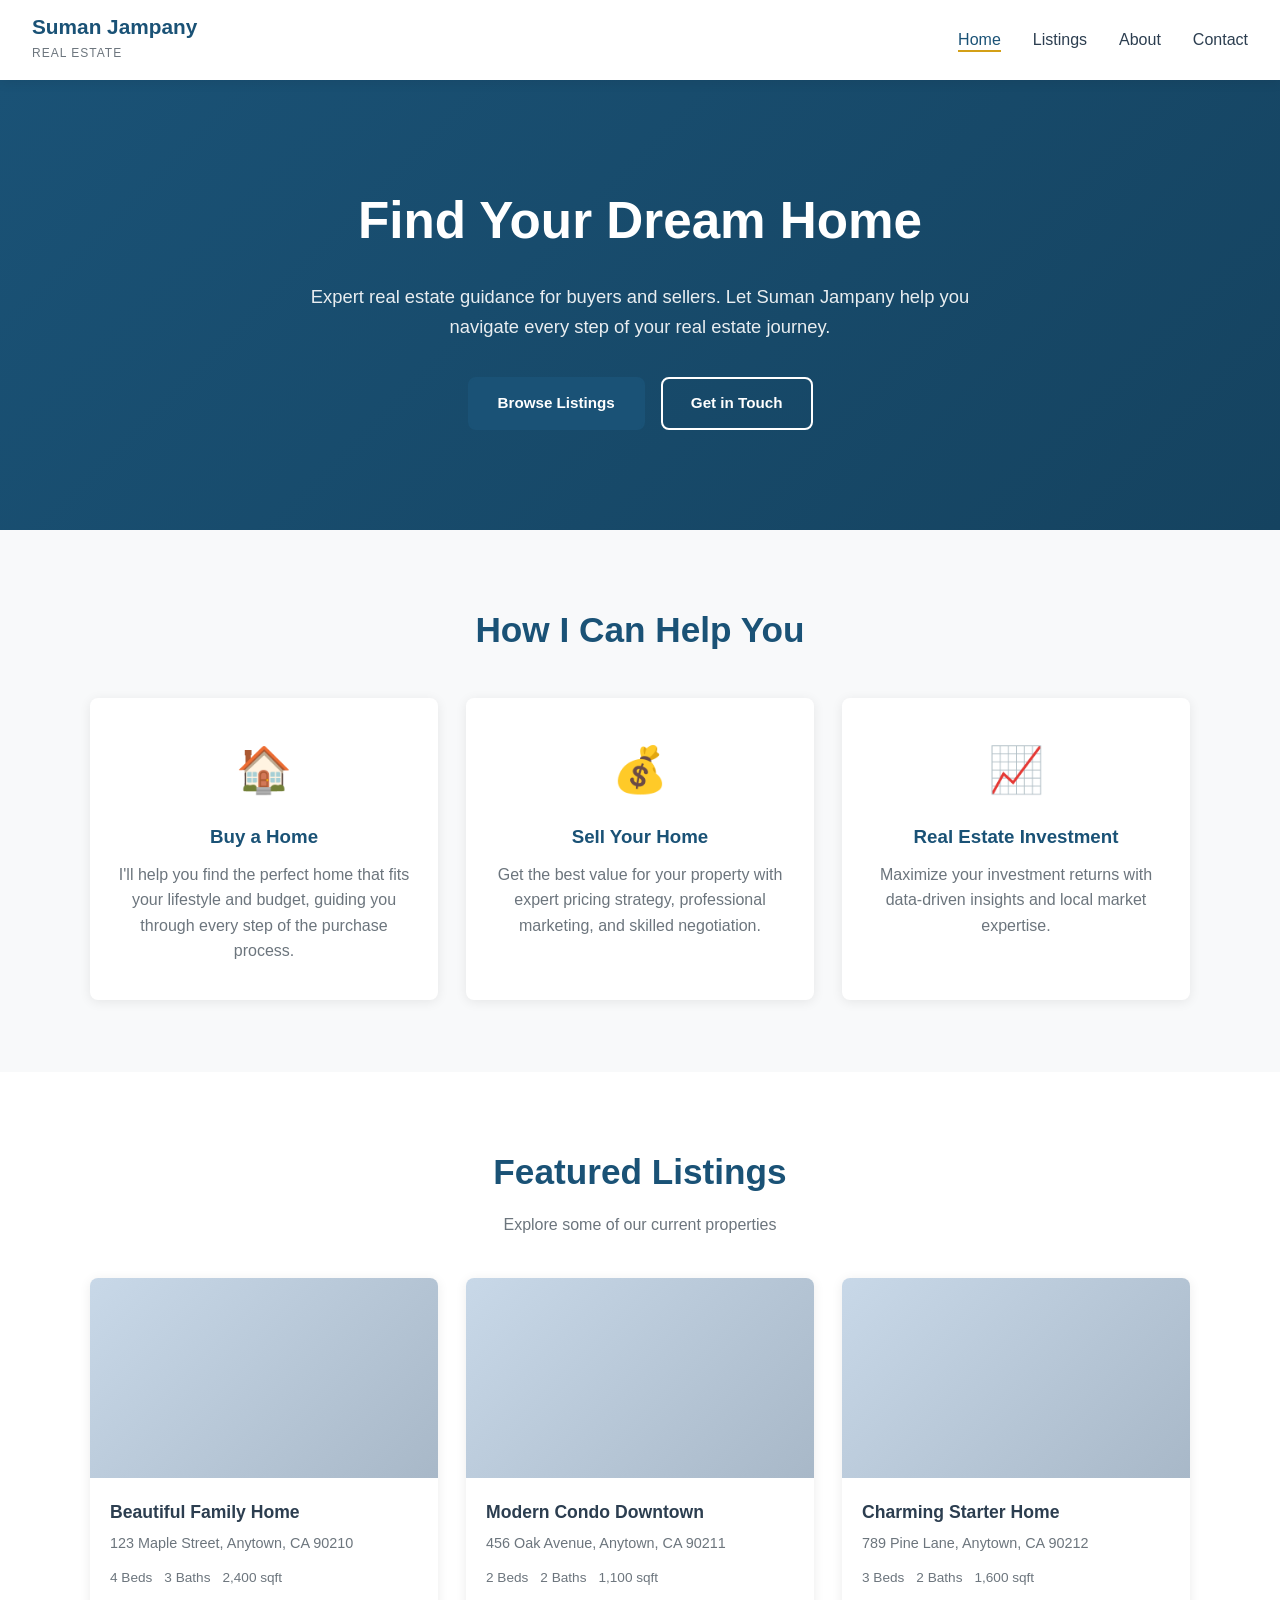
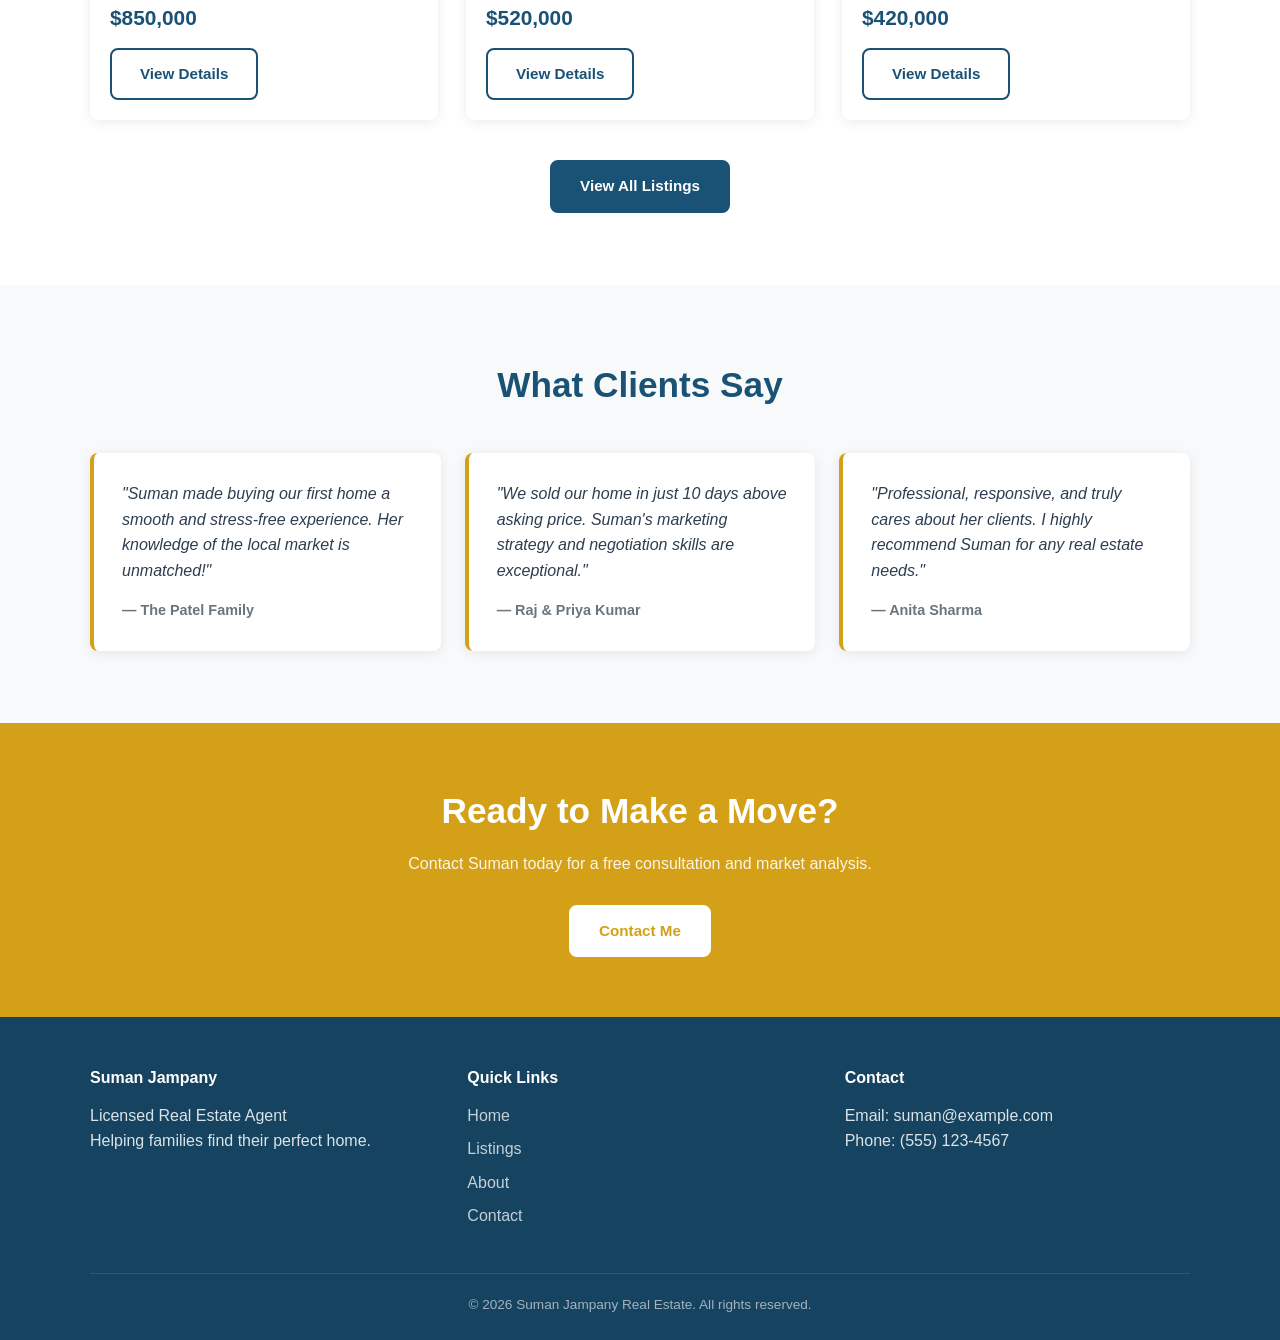
==== index.html @ 71ce9a0b "Initialize Suman Jampany real estate website Four-page responsive site (home, listings, about, conta" ====
<!DOCTYPE html>
<html lang="en">
<head>
  <meta charset="UTF-8">
  <meta name="viewport" content="width=device-width, initial-scale=1.0">
  <meta name="description" content="Suman Jampany - Licensed Real Estate Agent. Find your dream home with expert guidance in buying, selling, and investing in real estate.">
  <meta name="keywords" content="Suman Jampany, real estate agent, homes for sale, buy home, sell home">
  <title>Suman Jampany - Real Estate Agent</title>
  <link rel="stylesheet" href="css/styles.css">
</head>
<body>
  <header>
    <nav class="navbar">
      <div class="logo">
        <a href="index.html">Suman Jampany</a>
        <span>Real Estate</span>
      </div>
      <button class="nav-toggle" aria-label="Toggle navigation">&#9776;</button>
      <ul class="nav-links">
        <li><a href="index.html" class="active">Home</a></li>
        <li><a href="listings.html">Listings</a></li>
        <li><a href="about.html">About</a></li>
        <li><a href="contact.html">Contact</a></li>
      </ul>
    </nav>
  </header>

  <main>
    <section class="hero">
      <div class="hero-content">
        <h1>Find Your Dream Home</h1>
        <p>Expert real estate guidance for buyers and sellers. Let Suman Jampany help you navigate every step of your real estate journey.</p>
        <div class="hero-buttons">
          <a href="listings.html" class="btn btn-primary">Browse Listings</a>
          <a href="contact.html" class="btn btn-secondary">Get in Touch</a>
        </div>
      </div>
    </section>

    <section class="services">
      <div class="container">
        <h2>How I Can Help You</h2>
        <div class="services-grid">
          <div class="service-card">
            <div class="service-icon">&#127968;</div>
            <h3>Buy a Home</h3>
            <p>I'll help you find the perfect home that fits your lifestyle and budget, guiding you through every step of the purchase process.</p>
          </div>
          <div class="service-card">
            <div class="service-icon">&#128176;</div>
            <h3>Sell Your Home</h3>
            <p>Get the best value for your property with expert pricing strategy, professional marketing, and skilled negotiation.</p>
          </div>
          <div class="service-card">
            <div class="service-icon">&#128200;</div>
            <h3>Real Estate Investment</h3>
            <p>Maximize your investment returns with data-driven insights and local market expertise.</p>
          </div>
        </div>
      </div>
    </section>

    <section class="featured-listings">
      <div class="container">
        <h2>Featured Listings</h2>
        <p class="section-subtitle">Explore some of our current properties</p>
        <div class="listings-grid" id="featuredListings">
          <div class="listing-card">
            <div class="listing-image placeholder-img"></div>
            <div class="listing-info">
              <h3>Beautiful Family Home</h3>
              <p class="listing-address">123 Maple Street, Anytown, CA 90210</p>
              <div class="listing-details">
                <span>4 Beds</span>
                <span>3 Baths</span>
                <span>2,400 sqft</span>
              </div>
              <p class="listing-price">$850,000</p>
              <a href="listings.html" class="btn btn-outline">View Details</a>
            </div>
          </div>
          <div class="listing-card">
            <div class="listing-image placeholder-img"></div>
            <div class="listing-info">
              <h3>Modern Condo Downtown</h3>
              <p class="listing-address">456 Oak Avenue, Anytown, CA 90211</p>
              <div class="listing-details">
                <span>2 Beds</span>
                <span>2 Baths</span>
                <span>1,100 sqft</span>
              </div>
              <p class="listing-price">$520,000</p>
              <a href="listings.html" class="btn btn-outline">View Details</a>
            </div>
          </div>
          <div class="listing-card">
            <div class="listing-image placeholder-img"></div>
            <div class="listing-info">
              <h3>Charming Starter Home</h3>
              <p class="listing-address">789 Pine Lane, Anytown, CA 90212</p>
              <div class="listing-details">
                <span>3 Beds</span>
                <span>2 Baths</span>
                <span>1,600 sqft</span>
              </div>
              <p class="listing-price">$420,000</p>
              <a href="listings.html" class="btn btn-outline">View Details</a>
            </div>
          </div>
        </div>
        <div class="section-cta">
          <a href="listings.html" class="btn btn-primary">View All Listings</a>
        </div>
      </div>
    </section>

    <section class="testimonials">
      <div class="container">
        <h2>What Clients Say</h2>
        <div class="testimonials-grid">
          <div class="testimonial-card">
            <p>"Suman made buying our first home a smooth and stress-free experience. Her knowledge of the local market is unmatched!"</p>
            <cite>— The Patel Family</cite>
          </div>
          <div class="testimonial-card">
            <p>"We sold our home in just 10 days above asking price. Suman's marketing strategy and negotiation skills are exceptional."</p>
            <cite>— Raj &amp; Priya Kumar</cite>
          </div>
          <div class="testimonial-card">
            <p>"Professional, responsive, and truly cares about her clients. I highly recommend Suman for any real estate needs."</p>
            <cite>— Anita Sharma</cite>
          </div>
        </div>
      </div>
    </section>

    <section class="cta-banner">
      <div class="container">
        <h2>Ready to Make a Move?</h2>
        <p>Contact Suman today for a free consultation and market analysis.</p>
        <a href="contact.html" class="btn btn-primary">Contact Me</a>
      </div>
    </section>
  </main>

  <footer>
    <div class="container">
      <div class="footer-grid">
        <div class="footer-col">
          <h4>Suman Jampany</h4>
          <p>Licensed Real Estate Agent<br>Helping families find their perfect home.</p>
        </div>
        <div class="footer-col">
          <h4>Quick Links</h4>
          <ul>
            <li><a href="index.html">Home</a></li>
            <li><a href="listings.html">Listings</a></li>
            <li><a href="about.html">About</a></li>
            <li><a href="contact.html">Contact</a></li>
          </ul>
        </div>
        <div class="footer-col">
          <h4>Contact</h4>
          <p>Email: suman@example.com<br>Phone: (555) 123-4567</p>
        </div>
      </div>
      <p class="footer-bottom">&copy; 2026 Suman Jampany Real Estate. All rights reserved.</p>
    </div>
  </footer>

  <script src="js/scripts.js"></script>
</body>
</html>
---- css/styles.css ----
/* ── Reset & Base ── */
*, *::before, *::after { box-sizing: border-box; margin: 0; padding: 0; }

:root {
  --primary: #1a5276;
  --primary-dark: #154360;
  --accent: #d4a017;
  --text: #2c3e50;
  --text-light: #6c757d;
  --bg-light: #f8f9fa;
  --white: #ffffff;
  --border: #dee2e6;
  --shadow: 0 2px 12px rgba(0,0,0,0.08);
  --radius: 8px;
  --transition: 0.25s ease;
}

html { scroll-behavior: smooth; }

body {
  font-family: 'Segoe UI', Arial, sans-serif;
  color: var(--text);
  line-height: 1.6;
  font-size: 16px;
}

a { color: var(--primary); text-decoration: none; transition: color var(--transition); }
a:hover { color: var(--accent); }

img { max-width: 100%; display: block; }

ul { list-style: none; }

.container {
  max-width: 1140px;
  margin: 0 auto;
  padding: 0 20px;
}

/* ── Buttons ── */
.btn {
  display: inline-block;
  padding: 12px 28px;
  border-radius: var(--radius);
  font-weight: 600;
  font-size: 0.95rem;
  cursor: pointer;
  transition: background var(--transition), color var(--transition), border-color var(--transition);
  border: 2px solid transparent;
}
.btn-primary { background: var(--primary); color: var(--white); border-color: var(--primary); }
.btn-primary:hover { background: var(--primary-dark); border-color: var(--primary-dark); color: var(--white); }
.btn-secondary { background: transparent; color: var(--white); border-color: var(--white); }
.btn-secondary:hover { background: var(--white); color: var(--primary); }
.btn-outline { background: transparent; color: var(--primary); border-color: var(--primary); }
.btn-outline:hover { background: var(--primary); color: var(--white); }

/* ── Navbar ── */
.navbar {
  display: flex;
  align-items: center;
  justify-content: space-between;
  padding: 16px 32px;
  background: var(--white);
  box-shadow: var(--shadow);
  position: sticky;
  top: 0;
  z-index: 100;
}

.logo a {
  font-size: 1.3rem;
  font-weight: 700;
  color: var(--primary);
  display: block;
  line-height: 1.1;
}
.logo span {
  font-size: 0.75rem;
  color: var(--text-light);
  letter-spacing: 1px;
  text-transform: uppercase;
}

.nav-links {
  display: flex;
  gap: 32px;
}
.nav-links a {
  color: var(--text);
  font-weight: 500;
  padding-bottom: 2px;
  border-bottom: 2px solid transparent;
}
.nav-links a:hover,
.nav-links a.active {
  color: var(--primary);
  border-bottom-color: var(--accent);
}

.nav-toggle {
  display: none;
  background: none;
  border: none;
  font-size: 1.5rem;
  cursor: pointer;
  color: var(--primary);
}

/* ── Hero ── */
.hero {
  background: linear-gradient(135deg, var(--primary) 0%, var(--primary-dark) 100%);
  color: var(--white);
  padding: 100px 32px;
  text-align: center;
}
.hero-content { max-width: 680px; margin: 0 auto; }
.hero h1 { font-size: clamp(2rem, 5vw, 3.2rem); font-weight: 700; margin-bottom: 20px; }
.hero p { font-size: 1.15rem; margin-bottom: 36px; opacity: 0.9; }
.hero-buttons { display: flex; gap: 16px; justify-content: center; flex-wrap: wrap; }

/* ── Page hero (inner pages) ── */
.page-hero {
  background: linear-gradient(135deg, var(--primary) 0%, var(--primary-dark) 100%);
  color: var(--white);
  padding: 60px 32px;
  text-align: center;
}
.page-hero h1 { font-size: clamp(1.8rem, 4vw, 2.6rem); margin-bottom: 10px; }
.page-hero p { opacity: 0.88; font-size: 1.05rem; }

/* ── Sections ── */
section { padding: 72px 0; }
section h2 {
  font-size: clamp(1.6rem, 3vw, 2.2rem);
  text-align: center;
  margin-bottom: 12px;
  color: var(--primary);
}
.section-subtitle { text-align: center; color: var(--text-light); margin-bottom: 40px; }
.section-cta { text-align: center; margin-top: 40px; }

/* ── Services ── */
.services { background: var(--bg-light); }
.services-grid {
  display: grid;
  grid-template-columns: repeat(auto-fit, minmax(240px, 1fr));
  gap: 28px;
  margin-top: 40px;
}
.service-card {
  background: var(--white);
  border-radius: var(--radius);
  padding: 36px 28px;
  text-align: center;
  box-shadow: var(--shadow);
  transition: transform var(--transition);
}
.service-card:hover { transform: translateY(-4px); }
.service-icon { font-size: 2.8rem; margin-bottom: 16px; }
.service-card h3 { margin-bottom: 10px; color: var(--primary); }
.service-card p { color: var(--text-light); }

/* ── Listings ── */
.listings-grid {
  display: grid;
  grid-template-columns: repeat(auto-fill, minmax(300px, 1fr));
  gap: 28px;
  margin-top: 40px;
}
.listing-card {
  background: var(--white);
  border-radius: var(--radius);
  overflow: hidden;
  box-shadow: var(--shadow);
  transition: transform var(--transition);
}
.listing-card:hover { transform: translateY(-4px); }
.listing-image { height: 200px; background: #c8d8e8; }
.placeholder-img { background: linear-gradient(135deg, #c8d8e8, #a8b8c8); }
.listing-info { padding: 20px; }
.listing-info h3 { margin-bottom: 6px; font-size: 1.1rem; }
.listing-address { color: var(--text-light); font-size: 0.9rem; margin-bottom: 12px; }
.listing-details {
  display: flex;
  gap: 12px;
  font-size: 0.85rem;
  color: var(--text-light);
  margin-bottom: 12px;
}
.listing-price {
  font-size: 1.3rem;
  font-weight: 700;
  color: var(--primary);
  margin-bottom: 14px;
}

/* ── Listings page filters ── */
.listings-section { background: var(--bg-light); }
.listings-filters {
  display: flex;
  gap: 14px;
  flex-wrap: wrap;
  margin-bottom: 8px;
}
.listings-filters select {
  padding: 10px 14px;
  border: 1px solid var(--border);
  border-radius: var(--radius);
  font-size: 0.95rem;
  background: var(--white);
  color: var(--text);
  flex: 1;
  min-width: 140px;
}

/* ── Testimonials ── */
.testimonials { background: var(--bg-light); }
.testimonials-grid {
  display: grid;
  grid-template-columns: repeat(auto-fit, minmax(260px, 1fr));
  gap: 24px;
  margin-top: 40px;
}
.testimonial-card {
  background: var(--white);
  border-left: 4px solid var(--accent);
  border-radius: var(--radius);
  padding: 28px;
  box-shadow: var(--shadow);
}
.testimonial-card p { font-style: italic; margin-bottom: 14px; color: var(--text); }
.testimonial-card cite { color: var(--text-light); font-size: 0.9rem; font-style: normal; font-weight: 600; }

/* ── CTA Banner ── */
.cta-banner {
  background: var(--accent);
  text-align: center;
  padding: 60px 20px;
}
.cta-banner h2 { color: var(--white); }
.cta-banner p { color: rgba(255,255,255,0.9); margin: 12px 0 28px; }
.cta-banner .btn-primary { background: var(--white); color: var(--accent); border-color: var(--white); }
.cta-banner .btn-primary:hover { background: var(--primary); color: var(--white); border-color: var(--primary); }

/* ── About page ── */
.about-grid {
  display: grid;
  grid-template-columns: 1fr 2fr;
  gap: 48px;
  align-items: center;
}
.placeholder-portrait {
  width: 100%;
  aspect-ratio: 3/4;
  border-radius: var(--radius);
}
.about-content h2 { text-align: left; margin-bottom: 16px; }
.about-content p { color: var(--text-light); margin-bottom: 16px; }
.stats-row { display: flex; gap: 32px; margin-top: 28px; }
.stat { text-align: center; }
.stat strong { display: block; font-size: 2rem; color: var(--primary); font-weight: 700; }
.stat span { font-size: 0.85rem; color: var(--text-light); }
.values-section { background: var(--bg-light); }

/* ── Contact page ── */
.contact-grid {
  display: grid;
  grid-template-columns: 1fr 2fr;
  gap: 48px;
}
.contact-info h2,
.contact-form-wrapper h2 { text-align: left; margin-bottom: 24px; }
.contact-item { margin-bottom: 24px; }
.contact-item strong { display: block; color: var(--primary); margin-bottom: 4px; }
.contact-item a { color: var(--text); }
.contact-item a:hover { color: var(--primary); }

.contact-form { display: flex; flex-direction: column; gap: 18px; }
.form-group { display: flex; flex-direction: column; gap: 6px; }
.form-group label { font-weight: 600; font-size: 0.9rem; }
.form-group input,
.form-group select,
.form-group textarea {
  padding: 11px 14px;
  border: 1px solid var(--border);
  border-radius: var(--radius);
  font-size: 0.95rem;
  font-family: inherit;
  color: var(--text);
  transition: border-color var(--transition);
}
.form-group input:focus,
.form-group select:focus,
.form-group textarea:focus {
  outline: none;
  border-color: var(--primary);
}
.form-status { font-size: 0.9rem; margin-top: 4px; }
.form-status.success { color: #27ae60; }
.form-status.error { color: #e74c3c; }

/* ── Footer ── */
footer {
  background: var(--primary-dark);
  color: rgba(255,255,255,0.85);
  padding: 48px 0 24px;
}
.footer-grid {
  display: grid;
  grid-template-columns: repeat(auto-fit, minmax(180px, 1fr));
  gap: 32px;
  margin-bottom: 36px;
}
footer h4 { color: var(--white); margin-bottom: 12px; font-size: 1rem; }
footer ul li { margin-bottom: 8px; }
footer a { color: rgba(255,255,255,0.75); }
footer a:hover { color: var(--accent); }
.footer-bottom {
  border-top: 1px solid rgba(255,255,255,0.15);
  padding-top: 20px;
  text-align: center;
  font-size: 0.85rem;
  opacity: 0.7;
}

/* ── Responsive ── */
@media (max-width: 768px) {
  .nav-toggle { display: block; }
  .nav-links {
    display: none;
    flex-direction: column;
    gap: 0;
    position: absolute;
    top: 100%;
    left: 0;
    right: 0;
    background: var(--white);
    box-shadow: var(--shadow);
    padding: 12px 0;
  }
  .nav-links.open { display: flex; }
  .nav-links a { padding: 12px 32px; border-bottom: none; }
  .navbar { position: relative; padding: 16px 20px; }

  .hero { padding: 64px 20px; }
  .hero-buttons { flex-direction: column; align-items: center; }

  .about-grid,
  .contact-grid { grid-template-columns: 1fr; }
  .placeholder-portrait { max-width: 280px; margin: 0 auto; }

  .stats-row { gap: 20px; }
  .listings-filters { flex-direction: column; }
}

@media (max-width: 480px) {
  .listing-details { flex-wrap: wrap; }
  .footer-grid { grid-template-columns: 1fr; }
}
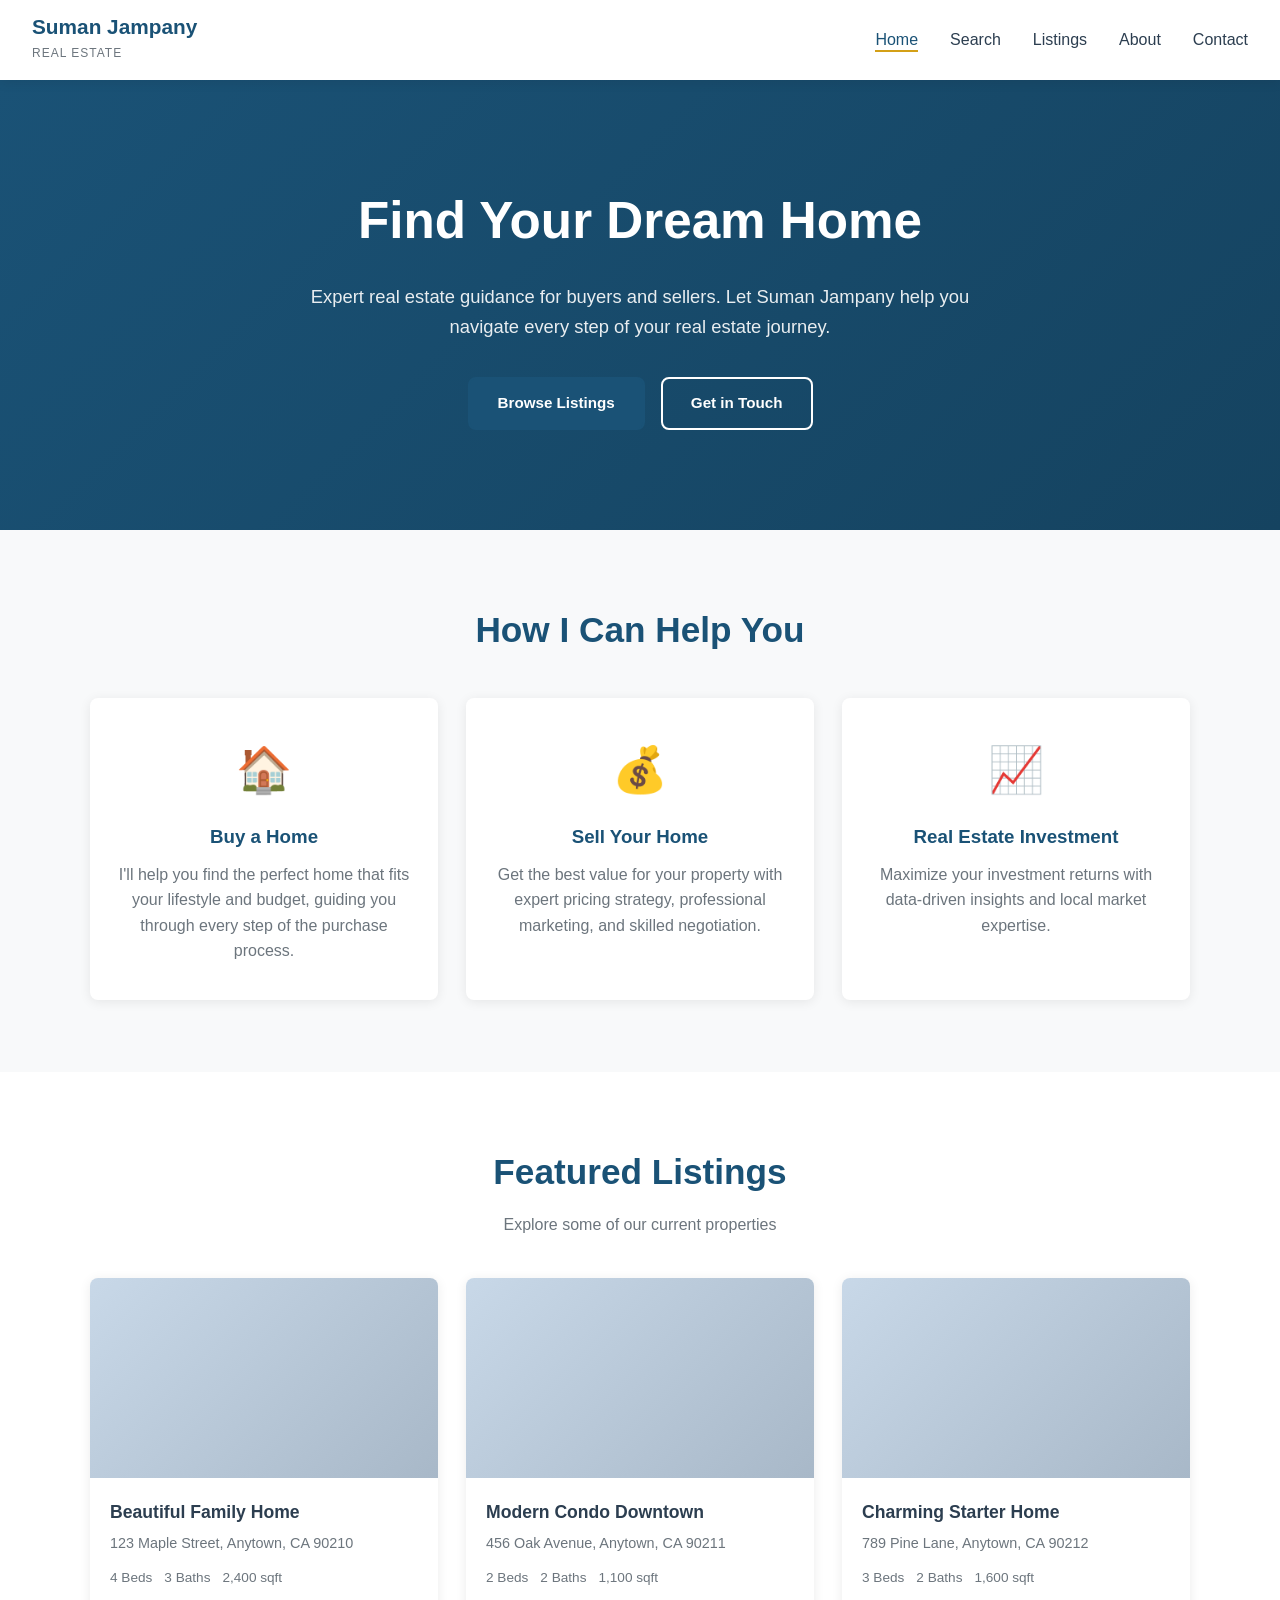
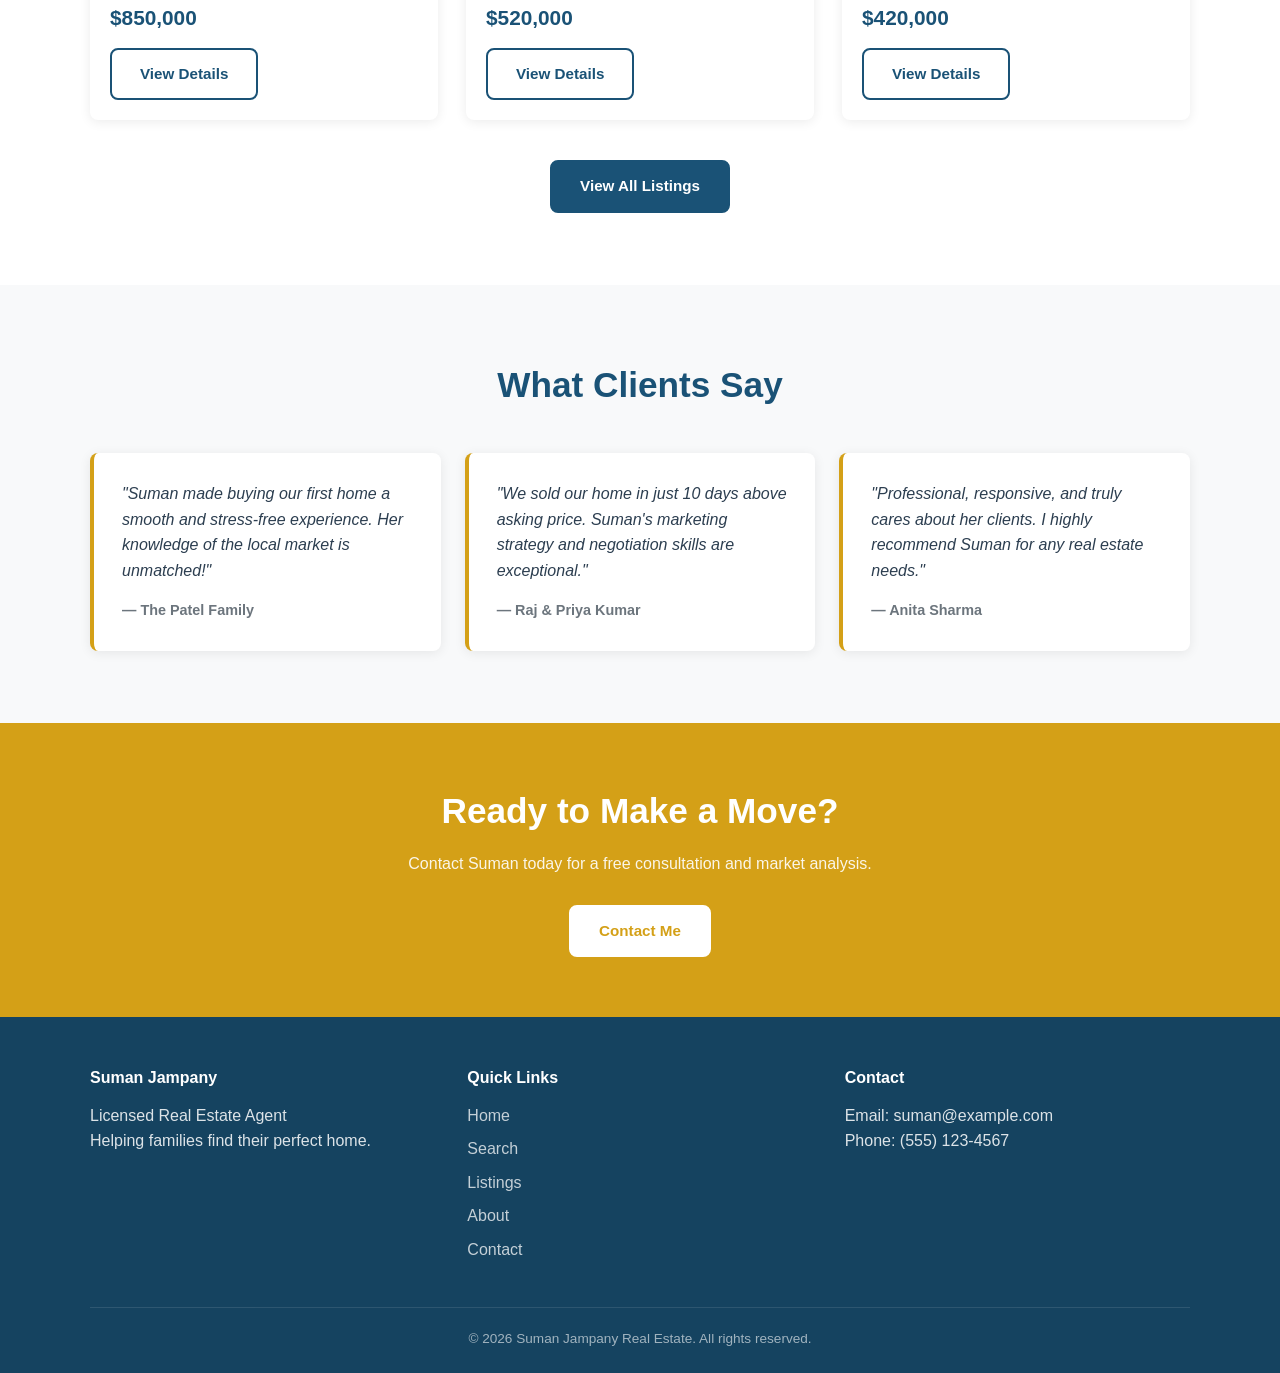
==== commit 3e23a217: "Add interactive home search with map and filters - search.html: full search page with address autoco" ====
--- a/index.html
+++ b/index.html
@@ -18,6 +18,7 @@
       <button class="nav-toggle" aria-label="Toggle navigation">&#9776;</button>
       <ul class="nav-links">
         <li><a href="index.html" class="active">Home</a></li>
+        <li><a href="search.html">Search</a></li>
         <li><a href="listings.html">Listings</a></li>
         <li><a href="about.html">About</a></li>
         <li><a href="contact.html">Contact</a></li>
@@ -154,7 +155,8 @@
           <h4>Quick Links</h4>
           <ul>
             <li><a href="index.html">Home</a></li>
-            <li><a href="listings.html">Listings</a></li>
+            <li><a href="search.html">Search</a></li>
+        <li><a href="listings.html">Listings</a></li>
             <li><a href="about.html">About</a></li>
             <li><a href="contact.html">Contact</a></li>
           </ul>
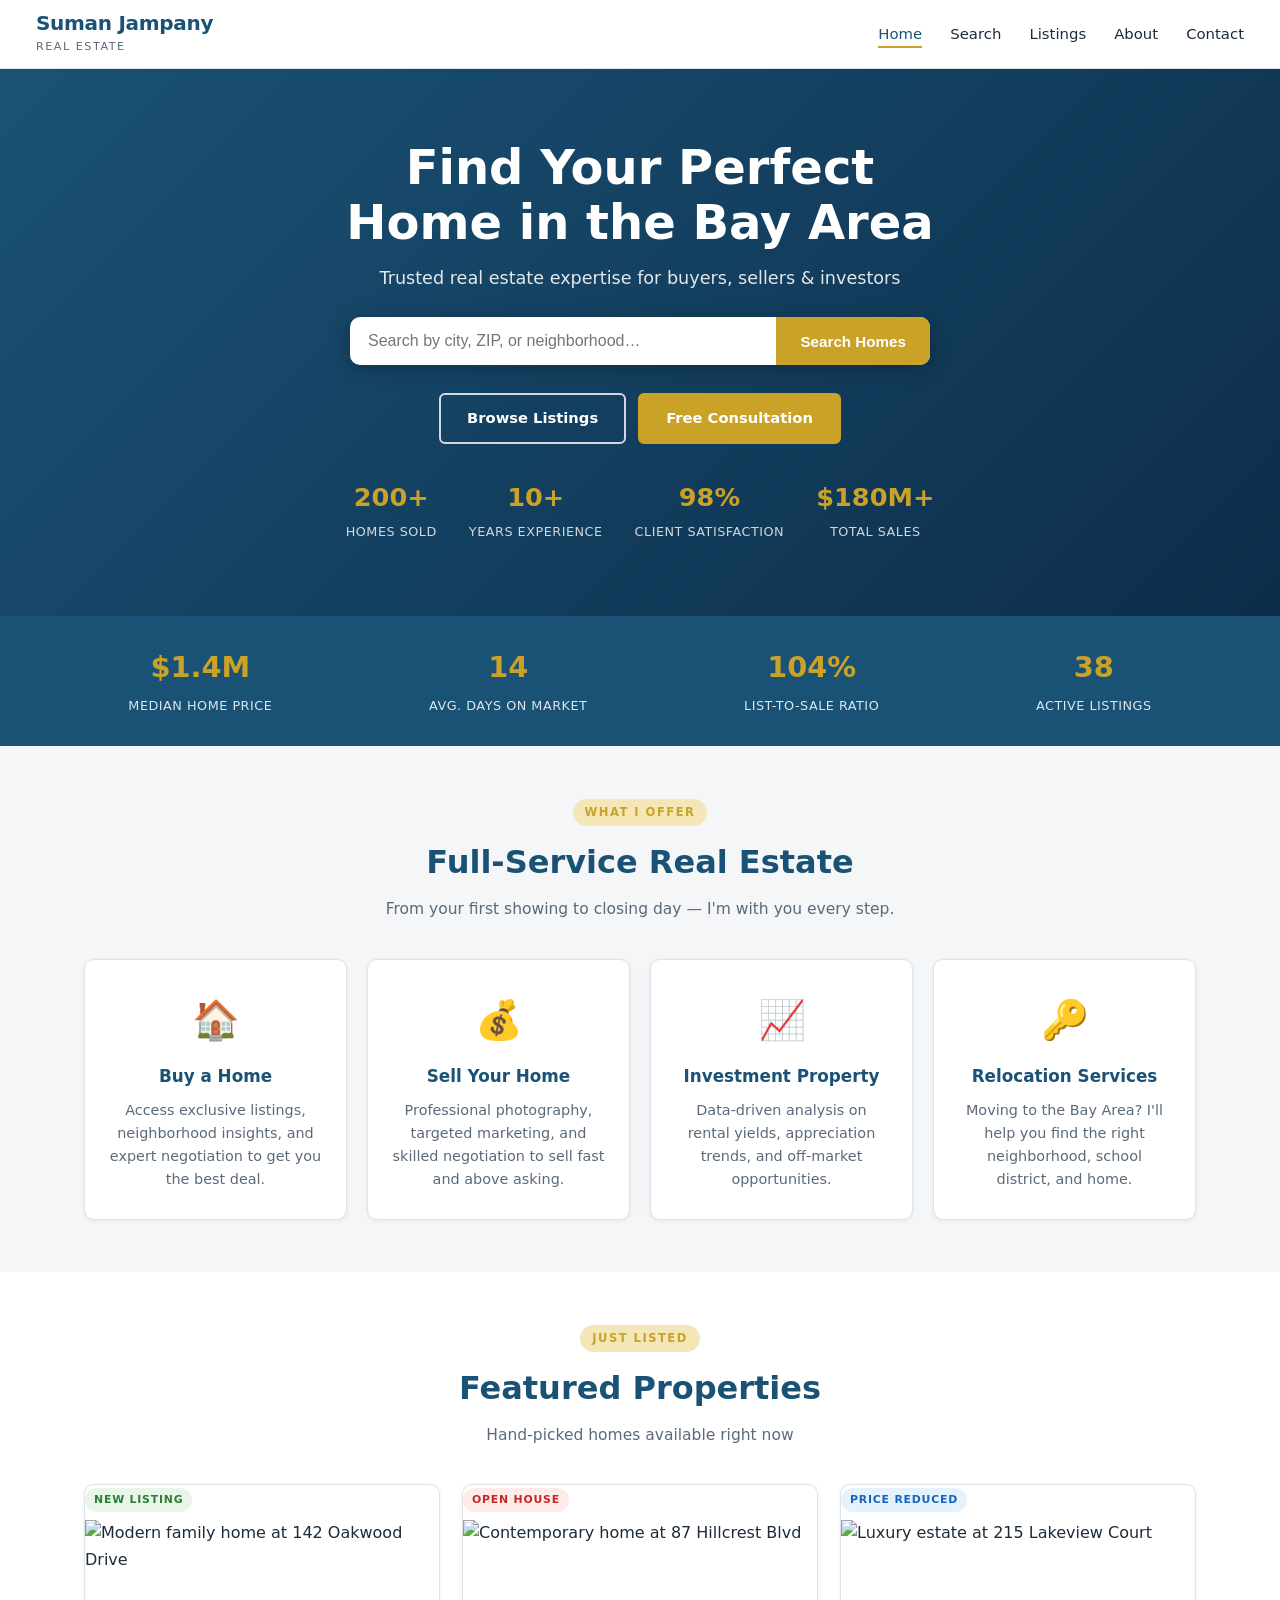
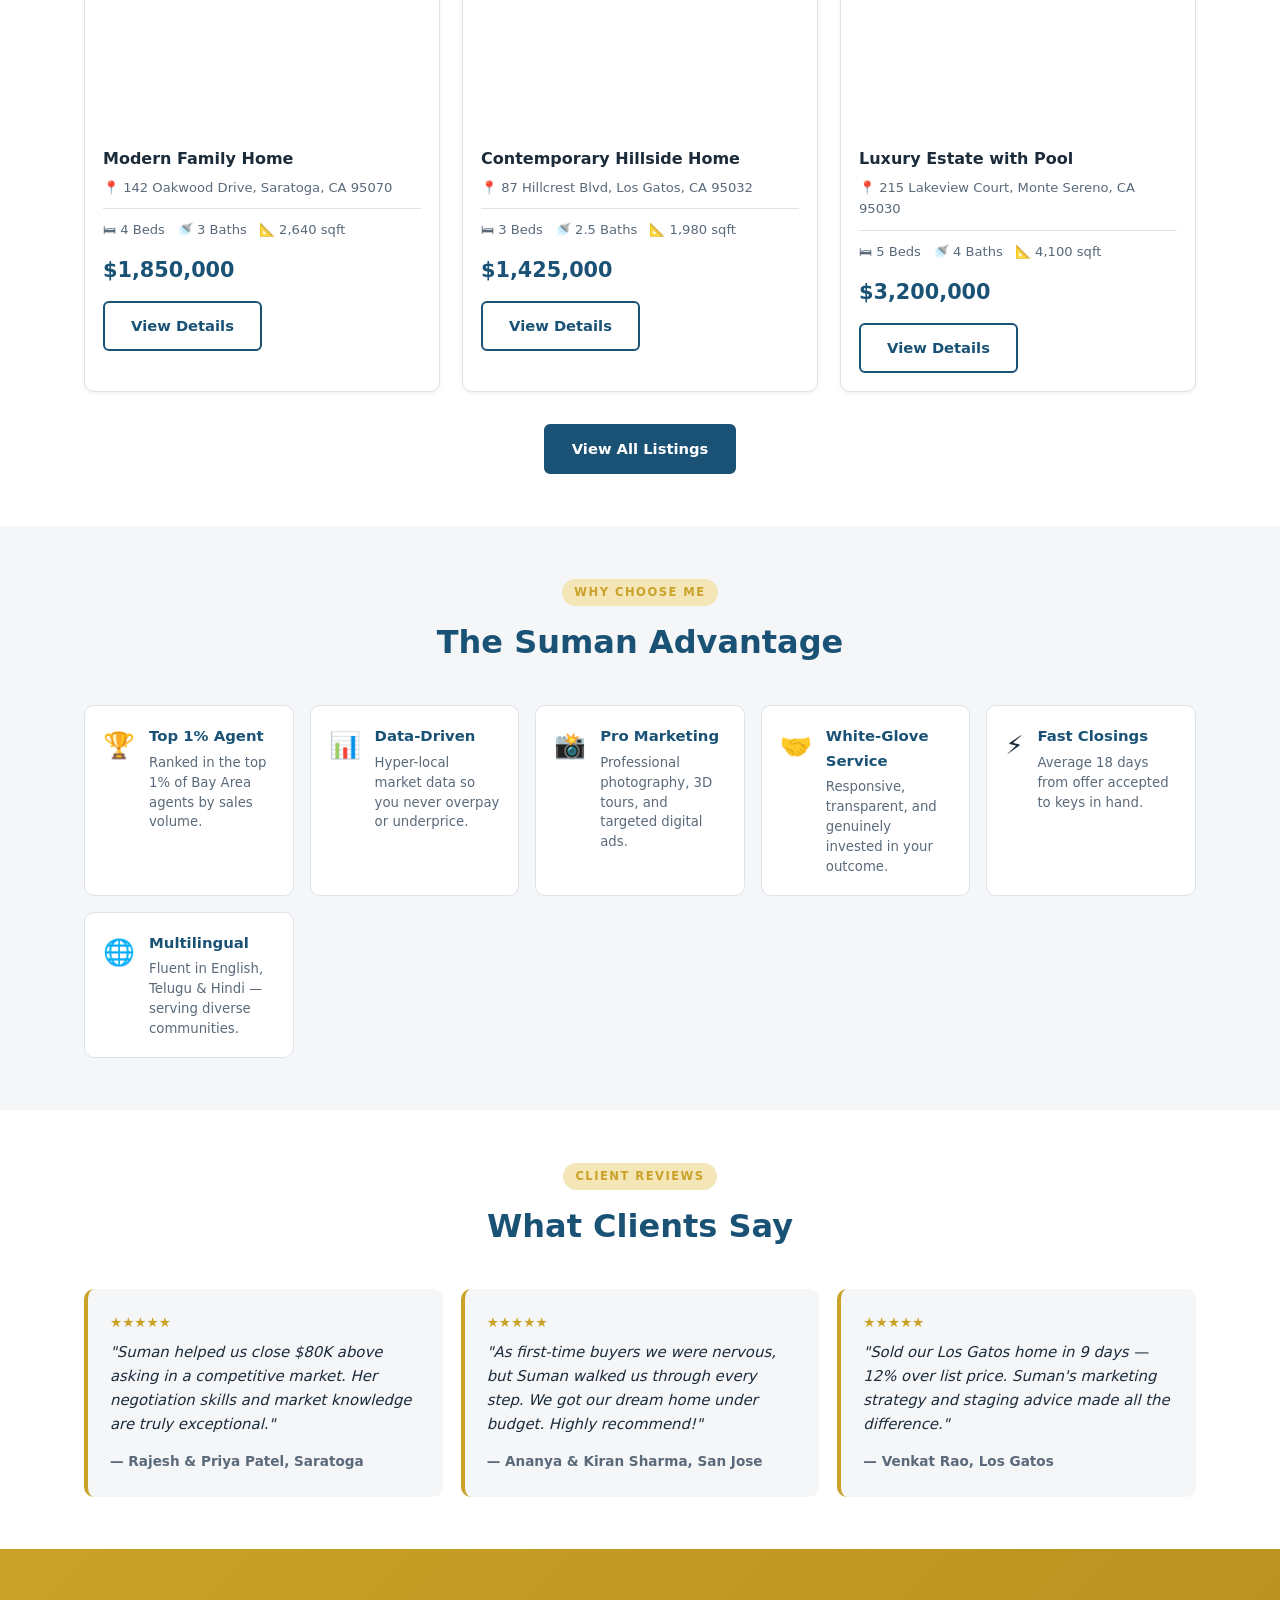
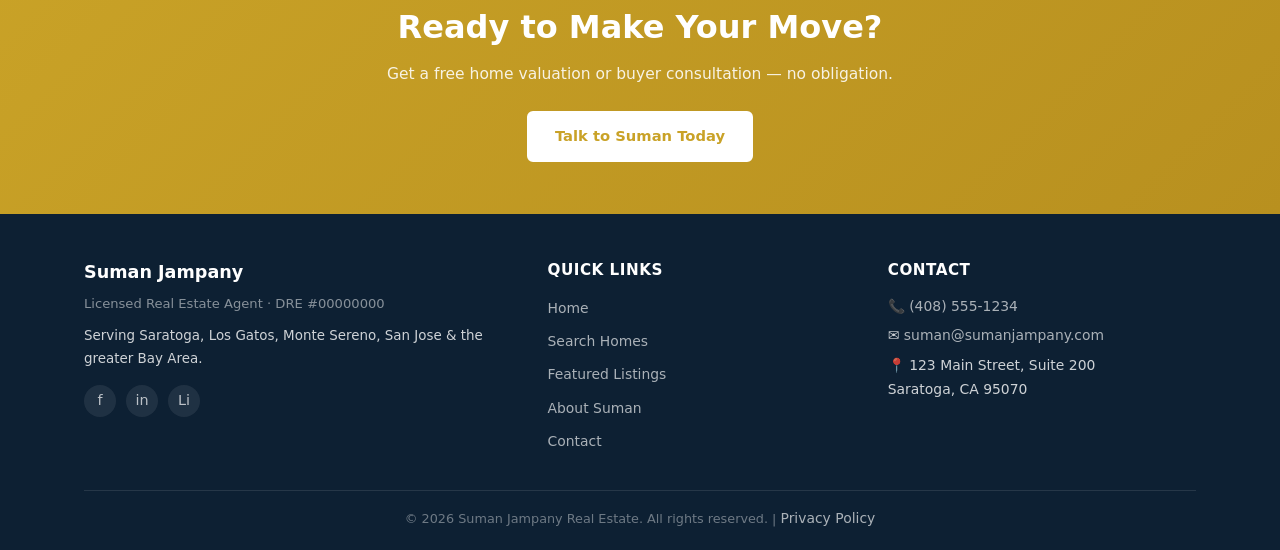
==== commit 30689c6c: "Full site quality overhaul — real images, tight layout, featured listings page - Complete CSS rewrit" ====
--- a/index.html
+++ b/index.html
@@ -3,173 +3,253 @@
 <head>
   <meta charset="UTF-8">
   <meta name="viewport" content="width=device-width, initial-scale=1.0">
-  <meta name="description" content="Suman Jampany - Licensed Real Estate Agent. Find your dream home with expert guidance in buying, selling, and investing in real estate.">
-  <meta name="keywords" content="Suman Jampany, real estate agent, homes for sale, buy home, sell home">
+  <meta name="description" content="Suman Jampany - Licensed Real Estate Agent. Find your dream home with expert guidance in buying, selling, and investing.">
   <title>Suman Jampany - Real Estate Agent</title>
   <link rel="stylesheet" href="css/styles.css">
 </head>
 <body>
-  <header>
-    <nav class="navbar">
-      <div class="logo">
-        <a href="index.html">Suman Jampany</a>
-        <span>Real Estate</span>
-      </div>
-      <button class="nav-toggle" aria-label="Toggle navigation">&#9776;</button>
-      <ul class="nav-links">
-        <li><a href="index.html" class="active">Home</a></li>
-        <li><a href="search.html">Search</a></li>
-        <li><a href="listings.html">Listings</a></li>
-        <li><a href="about.html">About</a></li>
-        <li><a href="contact.html">Contact</a></li>
-      </ul>
-    </nav>
-  </header>
-
-  <main>
-    <section class="hero">
-      <div class="hero-content">
-        <h1>Find Your Dream Home</h1>
-        <p>Expert real estate guidance for buyers and sellers. Let Suman Jampany help you navigate every step of your real estate journey.</p>
-        <div class="hero-buttons">
-          <a href="listings.html" class="btn btn-primary">Browse Listings</a>
-          <a href="contact.html" class="btn btn-secondary">Get in Touch</a>
-        </div>
-      </div>
-    </section>
-
-    <section class="services">
-      <div class="container">
-        <h2>How I Can Help You</h2>
-        <div class="services-grid">
-          <div class="service-card">
-            <div class="service-icon">&#127968;</div>
-            <h3>Buy a Home</h3>
-            <p>I'll help you find the perfect home that fits your lifestyle and budget, guiding you through every step of the purchase process.</p>
+
+<header>
+  <nav class="navbar">
+    <div class="logo">
+      <a href="index.html">Suman Jampany</a>
+      <span>Real Estate</span>
+    </div>
+    <button class="nav-toggle" aria-label="Toggle navigation">&#9776;</button>
+    <ul class="nav-links">
+      <li><a href="index.html" class="active">Home</a></li>
+      <li><a href="search.html">Search</a></li>
+      <li><a href="featured-listings.html">Listings</a></li>
+      <li><a href="about.html">About</a></li>
+      <li><a href="contact.html">Contact</a></li>
+    </ul>
+  </nav>
+</header>
+
+<main>
+
+  <!-- ── Hero ── -->
+  <section class="hero">
+    <div class="hero-content">
+      <h1>Find Your Perfect Home in the Bay Area</h1>
+      <p>Trusted real estate expertise for buyers, sellers &amp; investors</p>
+      <div class="hero-search">
+        <form class="hero-search-bar" action="search.html" method="get">
+          <input type="text" name="q" placeholder="Search by city, ZIP, or neighborhood…" aria-label="Search location">
+          <button type="submit">Search Homes</button>
+        </form>
+      </div>
+      <div class="hero-buttons">
+        <a href="featured-listings.html" class="btn btn-secondary">Browse Listings</a>
+        <a href="contact.html" class="btn btn-accent">Free Consultation</a>
+      </div>
+      <div class="hero-stats">
+        <div class="hero-stat"><strong>200+</strong><span>Homes Sold</span></div>
+        <div class="hero-stat"><strong>10+</strong><span>Years Experience</span></div>
+        <div class="hero-stat"><strong>98%</strong><span>Client Satisfaction</span></div>
+        <div class="hero-stat"><strong>$180M+</strong><span>Total Sales</span></div>
+      </div>
+    </div>
+  </section>
+
+  <!-- ── Market Stats ── -->
+  <div class="market-strip">
+    <div class="market-strip-inner">
+      <div class="market-stat"><strong>$1.4M</strong><span>Median Home Price</span></div>
+      <div class="market-stat"><strong>14</strong><span>Avg. Days on Market</span></div>
+      <div class="market-stat"><strong>104%</strong><span>List-to-Sale Ratio</span></div>
+      <div class="market-stat"><strong>38</strong><span>Active Listings</span></div>
+    </div>
+  </div>
+
+  <!-- ── Services ── -->
+  <section class="services">
+    <div class="container">
+      <div class="section-header">
+        <div class="label">What I Offer</div>
+        <h2>Full-Service Real Estate</h2>
+        <p>From your first showing to closing day — I'm with you every step.</p>
+      </div>
+      <div class="services-grid">
+        <div class="service-card">
+          <div class="service-icon">🏠</div>
+          <h3>Buy a Home</h3>
+          <p>Access exclusive listings, neighborhood insights, and expert negotiation to get you the best deal.</p>
+        </div>
+        <div class="service-card">
+          <div class="service-icon">💰</div>
+          <h3>Sell Your Home</h3>
+          <p>Professional photography, targeted marketing, and skilled negotiation to sell fast and above asking.</p>
+        </div>
+        <div class="service-card">
+          <div class="service-icon">📈</div>
+          <h3>Investment Property</h3>
+          <p>Data-driven analysis on rental yields, appreciation trends, and off-market opportunities.</p>
+        </div>
+        <div class="service-card">
+          <div class="service-icon">🔑</div>
+          <h3>Relocation Services</h3>
+          <p>Moving to the Bay Area? I'll help you find the right neighborhood, school district, and home.</p>
+        </div>
+      </div>
+    </div>
+  </section>
+
+  <!-- ── Featured Listings ── -->
+  <section class="featured-listings">
+    <div class="container">
+      <div class="section-header">
+        <div class="label">Just Listed</div>
+        <h2>Featured Properties</h2>
+        <p>Hand-picked homes available right now</p>
+      </div>
+      <div class="listings-grid">
+
+        <div class="listing-card">
+          <span class="listing-badge badge-new">New Listing</span>
+          <img class="listing-img" src="https://images.unsplash.com/photo-1600596542815-ffad4c1539a9?w=600&h=420&fit=crop" alt="Modern family home at 142 Oakwood Drive" loading="lazy">
+          <div class="listing-info">
+            <h3>Modern Family Home</h3>
+            <p class="listing-address">📍 142 Oakwood Drive, Saratoga, CA 95070</p>
+            <div class="listing-details">
+              <span>🛏 4 Beds</span>
+              <span>🚿 3 Baths</span>
+              <span>📐 2,640 sqft</span>
+            </div>
+            <div class="listing-price">$1,850,000</div>
+            <a href="featured-listings.html" class="btn btn-outline">View Details</a>
           </div>
-          <div class="service-card">
-            <div class="service-icon">&#128176;</div>
-            <h3>Sell Your Home</h3>
-            <p>Get the best value for your property with expert pricing strategy, professional marketing, and skilled negotiation.</p>
+        </div>
+
+        <div class="listing-card">
+          <span class="listing-badge badge-hot">Open House</span>
+          <img class="listing-img" src="https://images.unsplash.com/photo-1564013799919-ab600027ffc6?w=600&h=420&fit=crop" alt="Contemporary home at 87 Hillcrest Blvd" loading="lazy">
+          <div class="listing-info">
+            <h3>Contemporary Hillside Home</h3>
+            <p class="listing-address">📍 87 Hillcrest Blvd, Los Gatos, CA 95032</p>
+            <div class="listing-details">
+              <span>🛏 3 Beds</span>
+              <span>🚿 2.5 Baths</span>
+              <span>📐 1,980 sqft</span>
+            </div>
+            <div class="listing-price">$1,425,000</div>
+            <a href="featured-listings.html" class="btn btn-outline">View Details</a>
           </div>
-          <div class="service-card">
-            <div class="service-icon">&#128200;</div>
-            <h3>Real Estate Investment</h3>
-            <p>Maximize your investment returns with data-driven insights and local market expertise.</p>
+        </div>
+
+        <div class="listing-card">
+          <span class="listing-badge badge-open">Price Reduced</span>
+          <img class="listing-img" src="https://images.unsplash.com/photo-1583608205776-bfd35f0d9f83?w=600&h=420&fit=crop" alt="Luxury estate at 215 Lakeview Court" loading="lazy">
+          <div class="listing-info">
+            <h3>Luxury Estate with Pool</h3>
+            <p class="listing-address">📍 215 Lakeview Court, Monte Sereno, CA 95030</p>
+            <div class="listing-details">
+              <span>🛏 5 Beds</span>
+              <span>🚿 4 Baths</span>
+              <span>📐 4,100 sqft</span>
+            </div>
+            <div class="listing-price">$3,200,000</div>
+            <a href="featured-listings.html" class="btn btn-outline">View Details</a>
           </div>
         </div>
-      </div>
-    </section>
-
-    <section class="featured-listings">
-      <div class="container">
-        <h2>Featured Listings</h2>
-        <p class="section-subtitle">Explore some of our current properties</p>
-        <div class="listings-grid" id="featuredListings">
-          <div class="listing-card">
-            <div class="listing-image placeholder-img"></div>
-            <div class="listing-info">
-              <h3>Beautiful Family Home</h3>
-              <p class="listing-address">123 Maple Street, Anytown, CA 90210</p>
-              <div class="listing-details">
-                <span>4 Beds</span>
-                <span>3 Baths</span>
-                <span>2,400 sqft</span>
-              </div>
-              <p class="listing-price">$850,000</p>
-              <a href="listings.html" class="btn btn-outline">View Details</a>
-            </div>
-          </div>
-          <div class="listing-card">
-            <div class="listing-image placeholder-img"></div>
-            <div class="listing-info">
-              <h3>Modern Condo Downtown</h3>
-              <p class="listing-address">456 Oak Avenue, Anytown, CA 90211</p>
-              <div class="listing-details">
-                <span>2 Beds</span>
-                <span>2 Baths</span>
-                <span>1,100 sqft</span>
-              </div>
-              <p class="listing-price">$520,000</p>
-              <a href="listings.html" class="btn btn-outline">View Details</a>
-            </div>
-          </div>
-          <div class="listing-card">
-            <div class="listing-image placeholder-img"></div>
-            <div class="listing-info">
-              <h3>Charming Starter Home</h3>
-              <p class="listing-address">789 Pine Lane, Anytown, CA 90212</p>
-              <div class="listing-details">
-                <span>3 Beds</span>
-                <span>2 Baths</span>
-                <span>1,600 sqft</span>
-              </div>
-              <p class="listing-price">$420,000</p>
-              <a href="listings.html" class="btn btn-outline">View Details</a>
-            </div>
-          </div>
-        </div>
-        <div class="section-cta">
-          <a href="listings.html" class="btn btn-primary">View All Listings</a>
-        </div>
-      </div>
-    </section>
-
-    <section class="testimonials">
-      <div class="container">
+
+      </div>
+      <div class="section-cta">
+        <a href="featured-listings.html" class="btn btn-primary">View All Listings</a>
+      </div>
+    </div>
+  </section>
+
+  <!-- ── Why Suman ── -->
+  <section class="why-strip">
+    <div class="container">
+      <div class="section-header">
+        <div class="label">Why Choose Me</div>
+        <h2>The Suman Advantage</h2>
+      </div>
+      <div class="why-grid">
+        <div class="why-item"><div class="why-icon">🏆</div><div><h4>Top 1% Agent</h4><p>Ranked in the top 1% of Bay Area agents by sales volume.</p></div></div>
+        <div class="why-item"><div class="why-icon">📊</div><div><h4>Data-Driven</h4><p>Hyper-local market data so you never overpay or underprice.</p></div></div>
+        <div class="why-item"><div class="why-icon">📸</div><div><h4>Pro Marketing</h4><p>Professional photography, 3D tours, and targeted digital ads.</p></div></div>
+        <div class="why-item"><div class="why-icon">🤝</div><div><h4>White-Glove Service</h4><p>Responsive, transparent, and genuinely invested in your outcome.</p></div></div>
+        <div class="why-item"><div class="why-icon">⚡</div><div><h4>Fast Closings</h4><p>Average 18 days from offer accepted to keys in hand.</p></div></div>
+        <div class="why-item"><div class="why-icon">🌐</div><div><h4>Multilingual</h4><p>Fluent in English, Telugu &amp; Hindi — serving diverse communities.</p></div></div>
+      </div>
+    </div>
+  </section>
+
+  <!-- ── Testimonials ── -->
+  <section class="testimonials">
+    <div class="container">
+      <div class="section-header">
+        <div class="label">Client Reviews</div>
         <h2>What Clients Say</h2>
-        <div class="testimonials-grid">
-          <div class="testimonial-card">
-            <p>"Suman made buying our first home a smooth and stress-free experience. Her knowledge of the local market is unmatched!"</p>
-            <cite>— The Patel Family</cite>
-          </div>
-          <div class="testimonial-card">
-            <p>"We sold our home in just 10 days above asking price. Suman's marketing strategy and negotiation skills are exceptional."</p>
-            <cite>— Raj &amp; Priya Kumar</cite>
-          </div>
-          <div class="testimonial-card">
-            <p>"Professional, responsive, and truly cares about her clients. I highly recommend Suman for any real estate needs."</p>
-            <cite>— Anita Sharma</cite>
-          </div>
-        </div>
-      </div>
-    </section>
-
-    <section class="cta-banner">
-      <div class="container">
-        <h2>Ready to Make a Move?</h2>
-        <p>Contact Suman today for a free consultation and market analysis.</p>
-        <a href="contact.html" class="btn btn-primary">Contact Me</a>
-      </div>
-    </section>
-  </main>
-
-  <footer>
-    <div class="container">
-      <div class="footer-grid">
-        <div class="footer-col">
-          <h4>Suman Jampany</h4>
-          <p>Licensed Real Estate Agent<br>Helping families find their perfect home.</p>
-        </div>
-        <div class="footer-col">
-          <h4>Quick Links</h4>
-          <ul>
-            <li><a href="index.html">Home</a></li>
-            <li><a href="search.html">Search</a></li>
-        <li><a href="listings.html">Listings</a></li>
-            <li><a href="about.html">About</a></li>
-            <li><a href="contact.html">Contact</a></li>
-          </ul>
-        </div>
-        <div class="footer-col">
-          <h4>Contact</h4>
-          <p>Email: suman@example.com<br>Phone: (555) 123-4567</p>
-        </div>
-      </div>
-      <p class="footer-bottom">&copy; 2026 Suman Jampany Real Estate. All rights reserved.</p>
-    </div>
-  </footer>
-
-  <script src="js/scripts.js"></script>
+      </div>
+      <div class="testimonials-grid">
+        <div class="testimonial-card">
+          <div class="stars">★★★★★</div>
+          <p>"Suman helped us close $80K above asking in a competitive market. Her negotiation skills and market knowledge are truly exceptional."</p>
+          <cite>— Rajesh &amp; Priya Patel, Saratoga</cite>
+        </div>
+        <div class="testimonial-card">
+          <div class="stars">★★★★★</div>
+          <p>"As first-time buyers we were nervous, but Suman walked us through every step. We got our dream home under budget. Highly recommend!"</p>
+          <cite>— Ananya &amp; Kiran Sharma, San Jose</cite>
+        </div>
+        <div class="testimonial-card">
+          <div class="stars">★★★★★</div>
+          <p>"Sold our Los Gatos home in 9 days — 12% over list price. Suman's marketing strategy and staging advice made all the difference."</p>
+          <cite>— Venkat Rao, Los Gatos</cite>
+        </div>
+      </div>
+    </div>
+  </section>
+
+  <!-- ── CTA ── -->
+  <section class="cta-banner">
+    <div class="container">
+      <h2>Ready to Make Your Move?</h2>
+      <p>Get a free home valuation or buyer consultation — no obligation.</p>
+      <a href="contact.html" class="btn btn-primary">Talk to Suman Today</a>
+    </div>
+  </section>
+
+</main>
+
+<footer>
+  <div class="container">
+    <div class="footer-grid">
+      <div class="footer-col">
+        <div class="footer-brand">Suman Jampany</div>
+        <p class="footer-tagline">Licensed Real Estate Agent · DRE #00000000</p>
+        <p style="margin-top:10px;font-size:0.84rem;">Serving Saratoga, Los Gatos, Monte Sereno, San Jose &amp; the greater Bay Area.</p>
+        <div class="footer-social">
+          <a href="#" title="Facebook">f</a>
+          <a href="#" title="Instagram">in</a>
+          <a href="#" title="LinkedIn">Li</a>
+        </div>
+      </div>
+      <div class="footer-col">
+        <h4>Quick Links</h4>
+        <ul>
+          <li><a href="index.html">Home</a></li>
+          <li><a href="search.html">Search Homes</a></li>
+          <li><a href="featured-listings.html">Featured Listings</a></li>
+          <li><a href="about.html">About Suman</a></li>
+          <li><a href="contact.html">Contact</a></li>
+        </ul>
+      </div>
+      <div class="footer-col">
+        <h4>Contact</h4>
+        <p>📞 <a href="tel:+14085551234">(408) 555-1234</a></p>
+        <p style="margin-top:6px">✉️ <a href="mailto:suman@sumanjampany.com">suman@sumanjampany.com</a></p>
+        <p style="margin-top:6px">📍 123 Main Street, Suite 200<br>Saratoga, CA 95070</p>
+      </div>
+    </div>
+    <p class="footer-bottom">&copy; 2026 Suman Jampany Real Estate. All rights reserved. | <a href="#">Privacy Policy</a></p>
+  </div>
+</footer>
+
+<script src="js/scripts.js"></script>
 </body>
 </html>
--- a/css/styles.css
+++ b/css/styles.css
@@ -2,359 +2,256 @@
 *, *::before, *::after { box-sizing: border-box; margin: 0; padding: 0; }
 
 :root {
-  --primary: #1a5276;
+  --primary:      #1a5276;
   --primary-dark: #154360;
-  --accent: #d4a017;
-  --text: #2c3e50;
-  --text-light: #6c757d;
-  --bg-light: #f8f9fa;
-  --white: #ffffff;
-  --border: #dee2e6;
-  --shadow: 0 2px 12px rgba(0,0,0,0.08);
-  --radius: 8px;
-  --transition: 0.25s ease;
+  --accent:       #c9a227;
+  --accent-light: #f5e6b8;
+  --text:         #1c2b3a;
+  --text-light:   #5a6a7a;
+  --bg-light:     #f4f6f8;
+  --white:        #ffffff;
+  --border:       #dde3ea;
+  --shadow-sm:    0 1px 4px rgba(0,0,0,0.07);
+  --shadow:       0 4px 16px rgba(0,0,0,0.09);
+  --shadow-lg:    0 8px 32px rgba(0,0,0,0.13);
+  --radius:       10px;
+  --radius-sm:    6px;
+  --transition:   0.2s ease;
 }
 
 html { scroll-behavior: smooth; }
-
-body {
-  font-family: 'Segoe UI', Arial, sans-serif;
-  color: var(--text);
-  line-height: 1.6;
-  font-size: 16px;
-}
-
+body { font-family: 'Segoe UI', system-ui, Arial, sans-serif; color: var(--text); line-height: 1.65; font-size: 16px; }
 a { color: var(--primary); text-decoration: none; transition: color var(--transition); }
 a:hover { color: var(--accent); }
-
-img { max-width: 100%; display: block; }
-
+img { max-width: 100%; display: block; object-fit: cover; }
 ul { list-style: none; }
 
-.container {
-  max-width: 1140px;
-  margin: 0 auto;
-  padding: 0 20px;
-}
+.container { max-width: 1160px; margin: 0 auto; padding: 0 24px; }
 
 /* ── Buttons ── */
 .btn {
-  display: inline-block;
-  padding: 12px 28px;
-  border-radius: var(--radius);
-  font-weight: 600;
-  font-size: 0.95rem;
-  cursor: pointer;
-  transition: background var(--transition), color var(--transition), border-color var(--transition);
-  border: 2px solid transparent;
-}
-.btn-primary { background: var(--primary); color: var(--white); border-color: var(--primary); }
-.btn-primary:hover { background: var(--primary-dark); border-color: var(--primary-dark); color: var(--white); }
-.btn-secondary { background: transparent; color: var(--white); border-color: var(--white); }
-.btn-secondary:hover { background: var(--white); color: var(--primary); }
-.btn-outline { background: transparent; color: var(--primary); border-color: var(--primary); }
-.btn-outline:hover { background: var(--primary); color: var(--white); }
+  display: inline-block; padding: 11px 26px;
+  border-radius: var(--radius-sm); font-weight: 600; font-size: 0.92rem;
+  cursor: pointer; border: 2px solid transparent;
+  transition: background var(--transition), color var(--transition), border-color var(--transition), transform var(--transition);
+}
+.btn:hover { transform: translateY(-1px); }
+.btn-primary  { background: var(--primary);  color: var(--white); border-color: var(--primary); }
+.btn-primary:hover  { background: var(--primary-dark); border-color: var(--primary-dark); color: var(--white); }
+.btn-secondary { background: transparent; color: var(--white); border-color: rgba(255,255,255,0.8); }
+.btn-secondary:hover { background: var(--white); color: var(--primary); border-color: var(--white); }
+.btn-outline  { background: transparent; color: var(--primary); border-color: var(--primary); }
+.btn-outline:hover  { background: var(--primary); color: var(--white); }
+.btn-accent   { background: var(--accent); color: var(--white); border-color: var(--accent); }
+.btn-accent:hover   { background: #b8901f; border-color: #b8901f; color: var(--white); }
 
 /* ── Navbar ── */
 .navbar {
-  display: flex;
-  align-items: center;
-  justify-content: space-between;
-  padding: 16px 32px;
-  background: var(--white);
-  box-shadow: var(--shadow);
-  position: sticky;
-  top: 0;
-  z-index: 100;
-}
-
-.logo a {
-  font-size: 1.3rem;
-  font-weight: 700;
-  color: var(--primary);
-  display: block;
-  line-height: 1.1;
-}
-.logo span {
-  font-size: 0.75rem;
-  color: var(--text-light);
-  letter-spacing: 1px;
-  text-transform: uppercase;
-}
-
-.nav-links {
-  display: flex;
-  gap: 32px;
-}
-.nav-links a {
-  color: var(--text);
-  font-weight: 500;
-  padding-bottom: 2px;
-  border-bottom: 2px solid transparent;
-}
-.nav-links a:hover,
-.nav-links a.active {
-  color: var(--primary);
-  border-bottom-color: var(--accent);
-}
-
-.nav-toggle {
-  display: none;
-  background: none;
-  border: none;
-  font-size: 1.5rem;
-  cursor: pointer;
-  color: var(--primary);
-}
+  display: flex; align-items: center; justify-content: space-between;
+  padding: 0 36px; height: 68px;
+  background: var(--white); box-shadow: 0 1px 0 var(--border), var(--shadow-sm);
+  position: sticky; top: 0; z-index: 100;
+}
+.logo a { font-size: 1.25rem; font-weight: 800; color: var(--primary); line-height: 1.1; letter-spacing: -0.3px; }
+.logo span { font-size: 0.7rem; color: var(--text-light); letter-spacing: 1.5px; text-transform: uppercase; display: block; }
+.nav-links { display: flex; gap: 28px; }
+.nav-links a { color: var(--text); font-weight: 500; font-size: 0.93rem; padding-bottom: 3px; border-bottom: 2px solid transparent; }
+.nav-links a:hover, .nav-links a.active { color: var(--primary); border-bottom-color: var(--accent); }
+.nav-toggle { display: none; background: none; border: none; font-size: 1.4rem; cursor: pointer; color: var(--primary); }
 
 /* ── Hero ── */
 .hero {
-  background: linear-gradient(135deg, var(--primary) 0%, var(--primary-dark) 100%);
-  color: var(--white);
-  padding: 100px 32px;
-  text-align: center;
-}
-.hero-content { max-width: 680px; margin: 0 auto; }
-.hero h1 { font-size: clamp(2rem, 5vw, 3.2rem); font-weight: 700; margin-bottom: 20px; }
-.hero p { font-size: 1.15rem; margin-bottom: 36px; opacity: 0.9; }
-.hero-buttons { display: flex; gap: 16px; justify-content: center; flex-wrap: wrap; }
+  background: linear-gradient(135deg, var(--primary) 0%, #0d2d4a 100%);
+  color: var(--white); padding: 72px 24px; text-align: center; position: relative; overflow: hidden;
+}
+.hero::before {
+  content: ''; position: absolute; inset: 0;
+  background: url('https://images.unsplash.com/photo-1600596542815-ffad4c1539a9?w=1400&h=600&fit=crop') center/cover no-repeat;
+  opacity: 0.18;
+}
+.hero-content { position: relative; max-width: 640px; margin: 0 auto; }
+.hero h1 { font-size: clamp(2rem, 5vw, 3rem); font-weight: 800; margin-bottom: 14px; line-height: 1.15; }
+.hero p { font-size: 1.1rem; opacity: 0.88; margin-bottom: 8px; }
+
+/* Hero inline search */
+.hero-search { margin: 24px 0 28px; }
+.hero-search-bar {
+  display: flex; gap: 0; max-width: 580px; margin: 0 auto;
+  background: var(--white); border-radius: var(--radius); overflow: hidden;
+  box-shadow: 0 4px 20px rgba(0,0,0,0.25);
+}
+.hero-search-bar input {
+  flex: 1; padding: 15px 18px; border: none; font-size: 1rem;
+  color: var(--text); outline: none; background: transparent;
+}
+.hero-search-bar button { padding: 15px 24px; background: var(--accent); color: var(--white); border: none; font-weight: 700; font-size: 0.95rem; cursor: pointer; white-space: nowrap; transition: background var(--transition); }
+.hero-search-bar button:hover { background: #b8901f; }
+.hero-buttons { display: flex; gap: 12px; justify-content: center; flex-wrap: wrap; }
+.hero-stats { display: flex; gap: 32px; justify-content: center; margin-top: 32px; flex-wrap: wrap; }
+.hero-stat { text-align: center; }
+.hero-stat strong { display: block; font-size: 1.6rem; font-weight: 800; color: var(--accent); }
+.hero-stat span { font-size: 0.8rem; opacity: 0.8; text-transform: uppercase; letter-spacing: 0.5px; }
 
 /* ── Page hero (inner pages) ── */
-.page-hero {
-  background: linear-gradient(135deg, var(--primary) 0%, var(--primary-dark) 100%);
-  color: var(--white);
-  padding: 60px 32px;
-  text-align: center;
-}
-.page-hero h1 { font-size: clamp(1.8rem, 4vw, 2.6rem); margin-bottom: 10px; }
-.page-hero p { opacity: 0.88; font-size: 1.05rem; }
-
-/* ── Sections ── */
-section { padding: 72px 0; }
-section h2 {
-  font-size: clamp(1.6rem, 3vw, 2.2rem);
-  text-align: center;
-  margin-bottom: 12px;
-  color: var(--primary);
-}
-.section-subtitle { text-align: center; color: var(--text-light); margin-bottom: 40px; }
-.section-cta { text-align: center; margin-top: 40px; }
+.page-hero { background: linear-gradient(135deg, var(--primary) 0%, #0d2d4a 100%); color: var(--white); padding: 44px 24px; text-align: center; }
+.page-hero h1 { font-size: clamp(1.6rem, 4vw, 2.4rem); font-weight: 800; margin-bottom: 8px; }
+.page-hero p { opacity: 0.85; font-size: 1rem; }
+
+/* ── Section headings ── */
+section { padding: 52px 0; }
+.section-header { text-align: center; margin-bottom: 36px; }
+.section-header h2 { font-size: clamp(1.5rem, 3vw, 2rem); font-weight: 800; color: var(--primary); margin-bottom: 8px; }
+.section-header p { color: var(--text-light); font-size: 0.97rem; }
+.section-header .label {
+  display: inline-block; background: var(--accent-light); color: var(--accent);
+  font-size: 0.72rem; font-weight: 700; text-transform: uppercase; letter-spacing: 1.5px;
+  padding: 4px 12px; border-radius: 20px; margin-bottom: 10px;
+}
+section h2 { font-size: clamp(1.5rem, 3vw, 2rem); font-weight: 800; color: var(--primary); text-align: center; margin-bottom: 8px; }
+.section-subtitle { text-align: center; color: var(--text-light); margin-bottom: 32px; font-size: 0.97rem; }
+.section-cta { text-align: center; margin-top: 32px; }
 
 /* ── Services ── */
 .services { background: var(--bg-light); }
-.services-grid {
-  display: grid;
-  grid-template-columns: repeat(auto-fit, minmax(240px, 1fr));
-  gap: 28px;
-  margin-top: 40px;
-}
+.services-grid { display: grid; grid-template-columns: repeat(auto-fit, minmax(220px, 1fr)); gap: 20px; margin-top: 32px; }
 .service-card {
-  background: var(--white);
-  border-radius: var(--radius);
-  padding: 36px 28px;
-  text-align: center;
-  box-shadow: var(--shadow);
-  transition: transform var(--transition);
-}
-.service-card:hover { transform: translateY(-4px); }
-.service-icon { font-size: 2.8rem; margin-bottom: 16px; }
-.service-card h3 { margin-bottom: 10px; color: var(--primary); }
-.service-card p { color: var(--text-light); }
-
-/* ── Listings ── */
-.listings-grid {
-  display: grid;
-  grid-template-columns: repeat(auto-fill, minmax(300px, 1fr));
-  gap: 28px;
-  margin-top: 40px;
-}
-.listing-card {
-  background: var(--white);
-  border-radius: var(--radius);
-  overflow: hidden;
-  box-shadow: var(--shadow);
-  transition: transform var(--transition);
-}
-.listing-card:hover { transform: translateY(-4px); }
-.listing-image { height: 200px; background: #c8d8e8; }
-.placeholder-img { background: linear-gradient(135deg, #c8d8e8, #a8b8c8); }
-.listing-info { padding: 20px; }
-.listing-info h3 { margin-bottom: 6px; font-size: 1.1rem; }
-.listing-address { color: var(--text-light); font-size: 0.9rem; margin-bottom: 12px; }
-.listing-details {
-  display: flex;
-  gap: 12px;
-  font-size: 0.85rem;
-  color: var(--text-light);
-  margin-bottom: 12px;
-}
-.listing-price {
-  font-size: 1.3rem;
-  font-weight: 700;
-  color: var(--primary);
-  margin-bottom: 14px;
-}
+  background: var(--white); border-radius: var(--radius); padding: 28px 24px;
+  text-align: center; box-shadow: var(--shadow-sm); border: 1px solid var(--border);
+  transition: transform var(--transition), box-shadow var(--transition);
+}
+.service-card:hover { transform: translateY(-4px); box-shadow: var(--shadow); }
+.service-icon { font-size: 2.4rem; margin-bottom: 12px; }
+.service-card h3 { margin-bottom: 8px; color: var(--primary); font-size: 1.05rem; }
+.service-card p { color: var(--text-light); font-size: 0.9rem; line-height: 1.6; }
+
+/* ── Listing cards (shared) ── */
+.listings-grid { display: grid; grid-template-columns: repeat(auto-fill, minmax(300px, 1fr)); gap: 22px; margin-top: 32px; }
+.listing-card { background: var(--white); border-radius: var(--radius); overflow: hidden; box-shadow: var(--shadow-sm); border: 1px solid var(--border); transition: transform var(--transition), box-shadow var(--transition); }
+.listing-card:hover { transform: translateY(-4px); box-shadow: var(--shadow); }
+.listing-img { width: 100%; height: 210px; object-fit: cover; display: block; }
+.listing-image { height: 210px; }
+.listing-info { padding: 16px 18px 18px; }
+.listing-info h3 { font-size: 1rem; font-weight: 700; margin-bottom: 4px; color: var(--text); }
+.listing-address { color: var(--text-light); font-size: 0.82rem; margin-bottom: 10px; display: flex; align-items: center; gap: 4px; }
+.listing-details { display: flex; gap: 12px; font-size: 0.82rem; color: var(--text-light); margin-bottom: 12px; border-top: 1px solid var(--border); padding-top: 10px; }
+.listing-details span { display: flex; align-items: center; gap: 4px; }
+.listing-price { font-size: 1.3rem; font-weight: 800; color: var(--primary); margin-bottom: 14px; }
+.listing-badge {
+  display: inline-block; font-size: 0.68rem; font-weight: 700; text-transform: uppercase;
+  letter-spacing: 0.8px; padding: 3px 9px; border-radius: 20px; margin-bottom: 8px;
+}
+.badge-new  { background: #e8f5e9; color: #2e7d32; }
+.badge-hot  { background: #fdecea; color: #c62828; }
+.badge-open { background: #e3f2fd; color: #1565c0; }
 
 /* ── Listings page filters ── */
 .listings-section { background: var(--bg-light); }
-.listings-filters {
-  display: flex;
-  gap: 14px;
-  flex-wrap: wrap;
-  margin-bottom: 8px;
-}
-.listings-filters select {
-  padding: 10px 14px;
-  border: 1px solid var(--border);
-  border-radius: var(--radius);
-  font-size: 0.95rem;
-  background: var(--white);
-  color: var(--text);
-  flex: 1;
-  min-width: 140px;
-}
+.listings-filters { display: flex; gap: 12px; flex-wrap: wrap; margin-bottom: 4px; align-items: center; }
+.listings-filters select, .listings-filters input { padding: 9px 13px; border: 1px solid var(--border); border-radius: var(--radius-sm); font-size: 0.9rem; background: var(--white); color: var(--text); flex: 1; min-width: 130px; }
+.listings-filters select:focus, .listings-filters input:focus { outline: none; border-color: var(--primary); }
+
+/* ── Featured listings (homepage section) ── */
+.featured-listings { background: var(--white); }
+
+/* ── Market stats strip ── */
+.market-strip { background: var(--primary); color: var(--white); padding: 28px 24px; }
+.market-strip-inner { display: flex; justify-content: space-around; flex-wrap: wrap; gap: 20px; max-width: 1160px; margin: 0 auto; }
+.market-stat { text-align: center; }
+.market-stat strong { display: block; font-size: 1.8rem; font-weight: 800; color: var(--accent); }
+.market-stat span { font-size: 0.8rem; opacity: 0.85; text-transform: uppercase; letter-spacing: 0.5px; }
+
+/* ── Why Suman strip ── */
+.why-strip { background: var(--bg-light); }
+.why-grid { display: grid; grid-template-columns: repeat(auto-fit, minmax(200px, 1fr)); gap: 16px; margin-top: 28px; }
+.why-item { display: flex; gap: 14px; align-items: flex-start; background: var(--white); border-radius: var(--radius); padding: 18px; border: 1px solid var(--border); }
+.why-icon { font-size: 1.6rem; flex-shrink: 0; }
+.why-item h4 { font-size: 0.93rem; font-weight: 700; margin-bottom: 4px; color: var(--primary); }
+.why-item p { font-size: 0.83rem; color: var(--text-light); line-height: 1.5; }
 
 /* ── Testimonials ── */
-.testimonials { background: var(--bg-light); }
-.testimonials-grid {
-  display: grid;
-  grid-template-columns: repeat(auto-fit, minmax(260px, 1fr));
-  gap: 24px;
-  margin-top: 40px;
-}
-.testimonial-card {
-  background: var(--white);
-  border-left: 4px solid var(--accent);
-  border-radius: var(--radius);
-  padding: 28px;
-  box-shadow: var(--shadow);
-}
-.testimonial-card p { font-style: italic; margin-bottom: 14px; color: var(--text); }
-.testimonial-card cite { color: var(--text-light); font-size: 0.9rem; font-style: normal; font-weight: 600; }
+.testimonials { background: var(--white); }
+.testimonials-grid { display: grid; grid-template-columns: repeat(auto-fit, minmax(260px, 1fr)); gap: 18px; margin-top: 28px; }
+.testimonial-card { background: var(--bg-light); border-left: 4px solid var(--accent); border-radius: var(--radius); padding: 22px; }
+.testimonial-card p { font-style: italic; margin-bottom: 12px; color: var(--text); font-size: 0.93rem; line-height: 1.6; }
+.testimonial-card cite { color: var(--text-light); font-size: 0.85rem; font-style: normal; font-weight: 600; }
+.stars { color: var(--accent); font-size: 0.85rem; margin-bottom: 8px; }
 
 /* ── CTA Banner ── */
-.cta-banner {
-  background: var(--accent);
-  text-align: center;
-  padding: 60px 20px;
-}
-.cta-banner h2 { color: var(--white); }
-.cta-banner p { color: rgba(255,255,255,0.9); margin: 12px 0 28px; }
-.cta-banner .btn-primary { background: var(--white); color: var(--accent); border-color: var(--white); }
+.cta-banner { background: linear-gradient(135deg, var(--accent) 0%, #b8901f 100%); text-align: center; padding: 52px 20px; }
+.cta-banner h2 { color: var(--white); margin-bottom: 8px; }
+.cta-banner p { color: rgba(255,255,255,0.88); margin-bottom: 24px; font-size: 0.97rem; }
+.cta-banner .btn-primary { background: var(--white); color: var(--accent); border-color: var(--white); font-weight: 700; }
 .cta-banner .btn-primary:hover { background: var(--primary); color: var(--white); border-color: var(--primary); }
 
 /* ── About page ── */
-.about-grid {
-  display: grid;
-  grid-template-columns: 1fr 2fr;
-  gap: 48px;
-  align-items: center;
-}
-.placeholder-portrait {
-  width: 100%;
-  aspect-ratio: 3/4;
-  border-radius: var(--radius);
-}
-.about-content h2 { text-align: left; margin-bottom: 16px; }
-.about-content p { color: var(--text-light); margin-bottom: 16px; }
-.stats-row { display: flex; gap: 32px; margin-top: 28px; }
-.stat { text-align: center; }
-.stat strong { display: block; font-size: 2rem; color: var(--primary); font-weight: 700; }
-.stat span { font-size: 0.85rem; color: var(--text-light); }
+.about-section { background: var(--white); }
+.about-grid { display: grid; grid-template-columns: 340px 1fr; gap: 52px; align-items: center; }
+.about-img { width: 100%; height: 440px; border-radius: var(--radius); object-fit: cover; box-shadow: var(--shadow-lg); }
+.about-content h2 { text-align: left; font-size: 1.9rem; margin-bottom: 12px; }
+.about-content .tagline { color: var(--accent); font-weight: 600; font-size: 1rem; margin-bottom: 14px; }
+.about-content p { color: var(--text-light); margin-bottom: 14px; font-size: 0.95rem; line-height: 1.7; }
+.stats-row { display: flex; gap: 24px; margin-top: 24px; flex-wrap: wrap; }
+.stat { text-align: center; background: var(--bg-light); border-radius: var(--radius-sm); padding: 14px 20px; border: 1px solid var(--border); }
+.stat strong { display: block; font-size: 1.8rem; color: var(--primary); font-weight: 800; }
+.stat span { font-size: 0.78rem; color: var(--text-light); }
 .values-section { background: var(--bg-light); }
 
 /* ── Contact page ── */
-.contact-grid {
-  display: grid;
-  grid-template-columns: 1fr 2fr;
-  gap: 48px;
-}
-.contact-info h2,
-.contact-form-wrapper h2 { text-align: left; margin-bottom: 24px; }
-.contact-item { margin-bottom: 24px; }
-.contact-item strong { display: block; color: var(--primary); margin-bottom: 4px; }
+.contact-section { background: var(--white); }
+.contact-grid { display: grid; grid-template-columns: 1fr 1.6fr; gap: 48px; }
+.contact-info h2, .contact-form-wrapper h2 { text-align: left; margin-bottom: 20px; font-size: 1.4rem; }
+.contact-item { margin-bottom: 20px; }
+.contact-item strong { display: block; color: var(--primary); margin-bottom: 3px; font-size: 0.88rem; text-transform: uppercase; letter-spacing: 0.5px; }
 .contact-item a { color: var(--text); }
 .contact-item a:hover { color: var(--primary); }
-
-.contact-form { display: flex; flex-direction: column; gap: 18px; }
-.form-group { display: flex; flex-direction: column; gap: 6px; }
-.form-group label { font-weight: 600; font-size: 0.9rem; }
-.form-group input,
-.form-group select,
-.form-group textarea {
-  padding: 11px 14px;
-  border: 1px solid var(--border);
-  border-radius: var(--radius);
-  font-size: 0.95rem;
-  font-family: inherit;
-  color: var(--text);
-  transition: border-color var(--transition);
-}
-.form-group input:focus,
-.form-group select:focus,
-.form-group textarea:focus {
-  outline: none;
-  border-color: var(--primary);
-}
-.form-status { font-size: 0.9rem; margin-top: 4px; }
-.form-status.success { color: #27ae60; }
-.form-status.error { color: #e74c3c; }
+.contact-form { display: flex; flex-direction: column; gap: 16px; }
+.form-group { display: flex; flex-direction: column; gap: 5px; }
+.form-group label { font-weight: 600; font-size: 0.87rem; color: var(--text); }
+.form-group input, .form-group select, .form-group textarea {
+  padding: 10px 13px; border: 1px solid var(--border); border-radius: var(--radius-sm);
+  font-size: 0.93rem; font-family: inherit; color: var(--text); transition: border-color var(--transition);
+  background: var(--white);
+}
+.form-group input:focus, .form-group select:focus, .form-group textarea:focus { outline: none; border-color: var(--primary); box-shadow: 0 0 0 3px rgba(26,82,118,0.08); }
+.form-status { font-size: 0.88rem; margin-top: 4px; }
+.form-status.success { color: #2e7d32; }
+.form-status.error   { color: #c62828; }
 
 /* ── Footer ── */
-footer {
-  background: var(--primary-dark);
-  color: rgba(255,255,255,0.85);
-  padding: 48px 0 24px;
-}
-.footer-grid {
-  display: grid;
-  grid-template-columns: repeat(auto-fit, minmax(180px, 1fr));
-  gap: 32px;
-  margin-bottom: 36px;
-}
-footer h4 { color: var(--white); margin-bottom: 12px; font-size: 1rem; }
-footer ul li { margin-bottom: 8px; }
-footer a { color: rgba(255,255,255,0.75); }
+footer { background: #0d2033; color: rgba(255,255,255,0.8); padding: 44px 0 20px; }
+.footer-grid { display: grid; grid-template-columns: 1.4fr 1fr 1fr; gap: 32px; margin-bottom: 28px; }
+footer h4 { color: var(--white); margin-bottom: 12px; font-size: 0.95rem; text-transform: uppercase; letter-spacing: 0.5px; }
+footer p { font-size: 0.87rem; line-height: 1.7; }
+footer ul li { margin-bottom: 7px; }
+footer a { color: rgba(255,255,255,0.65); font-size: 0.87rem; }
 footer a:hover { color: var(--accent); }
-.footer-bottom {
-  border-top: 1px solid rgba(255,255,255,0.15);
-  padding-top: 20px;
-  text-align: center;
-  font-size: 0.85rem;
-  opacity: 0.7;
-}
+.footer-brand { font-size: 1.1rem; font-weight: 800; color: var(--white); margin-bottom: 6px; }
+.footer-tagline { color: rgba(255,255,255,0.5); font-size: 0.82rem; }
+.footer-social { display: flex; gap: 10px; margin-top: 14px; }
+.footer-social a { display: flex; align-items: center; justify-content: center; width: 32px; height: 32px; background: rgba(255,255,255,0.08); border-radius: 50%; font-size: 0.9rem; color: rgba(255,255,255,0.7); transition: background var(--transition); }
+.footer-social a:hover { background: var(--accent); color: var(--white); }
+.footer-bottom { border-top: 1px solid rgba(255,255,255,0.1); padding-top: 16px; text-align: center; font-size: 0.8rem; color: rgba(255,255,255,0.4); }
 
 /* ── Responsive ── */
-@media (max-width: 768px) {
+@media (max-width: 860px) {
+  .about-grid { grid-template-columns: 1fr; }
+  .about-img { height: 300px; }
+  .contact-grid { grid-template-columns: 1fr; }
+  .footer-grid { grid-template-columns: 1fr 1fr; }
+}
+@media (max-width: 640px) {
+  .navbar { padding: 0 16px; }
   .nav-toggle { display: block; }
-  .nav-links {
-    display: none;
-    flex-direction: column;
-    gap: 0;
-    position: absolute;
-    top: 100%;
-    left: 0;
-    right: 0;
-    background: var(--white);
-    box-shadow: var(--shadow);
-    padding: 12px 0;
-  }
+  .nav-links { display: none; flex-direction: column; gap: 0; position: absolute; top: 68px; left: 0; right: 0; background: var(--white); box-shadow: var(--shadow); padding: 8px 0; z-index: 99; }
   .nav-links.open { display: flex; }
-  .nav-links a { padding: 12px 32px; border-bottom: none; }
-  .navbar { position: relative; padding: 16px 20px; }
-
-  .hero { padding: 64px 20px; }
+  .nav-links a { padding: 12px 24px; border-bottom: none; }
+  .hero { padding: 52px 16px; }
   .hero-buttons { flex-direction: column; align-items: center; }
-
-  .about-grid,
-  .contact-grid { grid-template-columns: 1fr; }
-  .placeholder-portrait { max-width: 280px; margin: 0 auto; }
-
-  .stats-row { gap: 20px; }
-  .listings-filters { flex-direction: column; }
-}
-
-@media (max-width: 480px) {
-  .listing-details { flex-wrap: wrap; }
+  .hero-stats { gap: 20px; }
   .footer-grid { grid-template-columns: 1fr; }
-}
+  .listings-grid { grid-template-columns: 1fr; }
+  section { padding: 40px 0; }
+}
+@media (max-width: 400px) {
+  .stats-row { flex-direction: column; }
+}
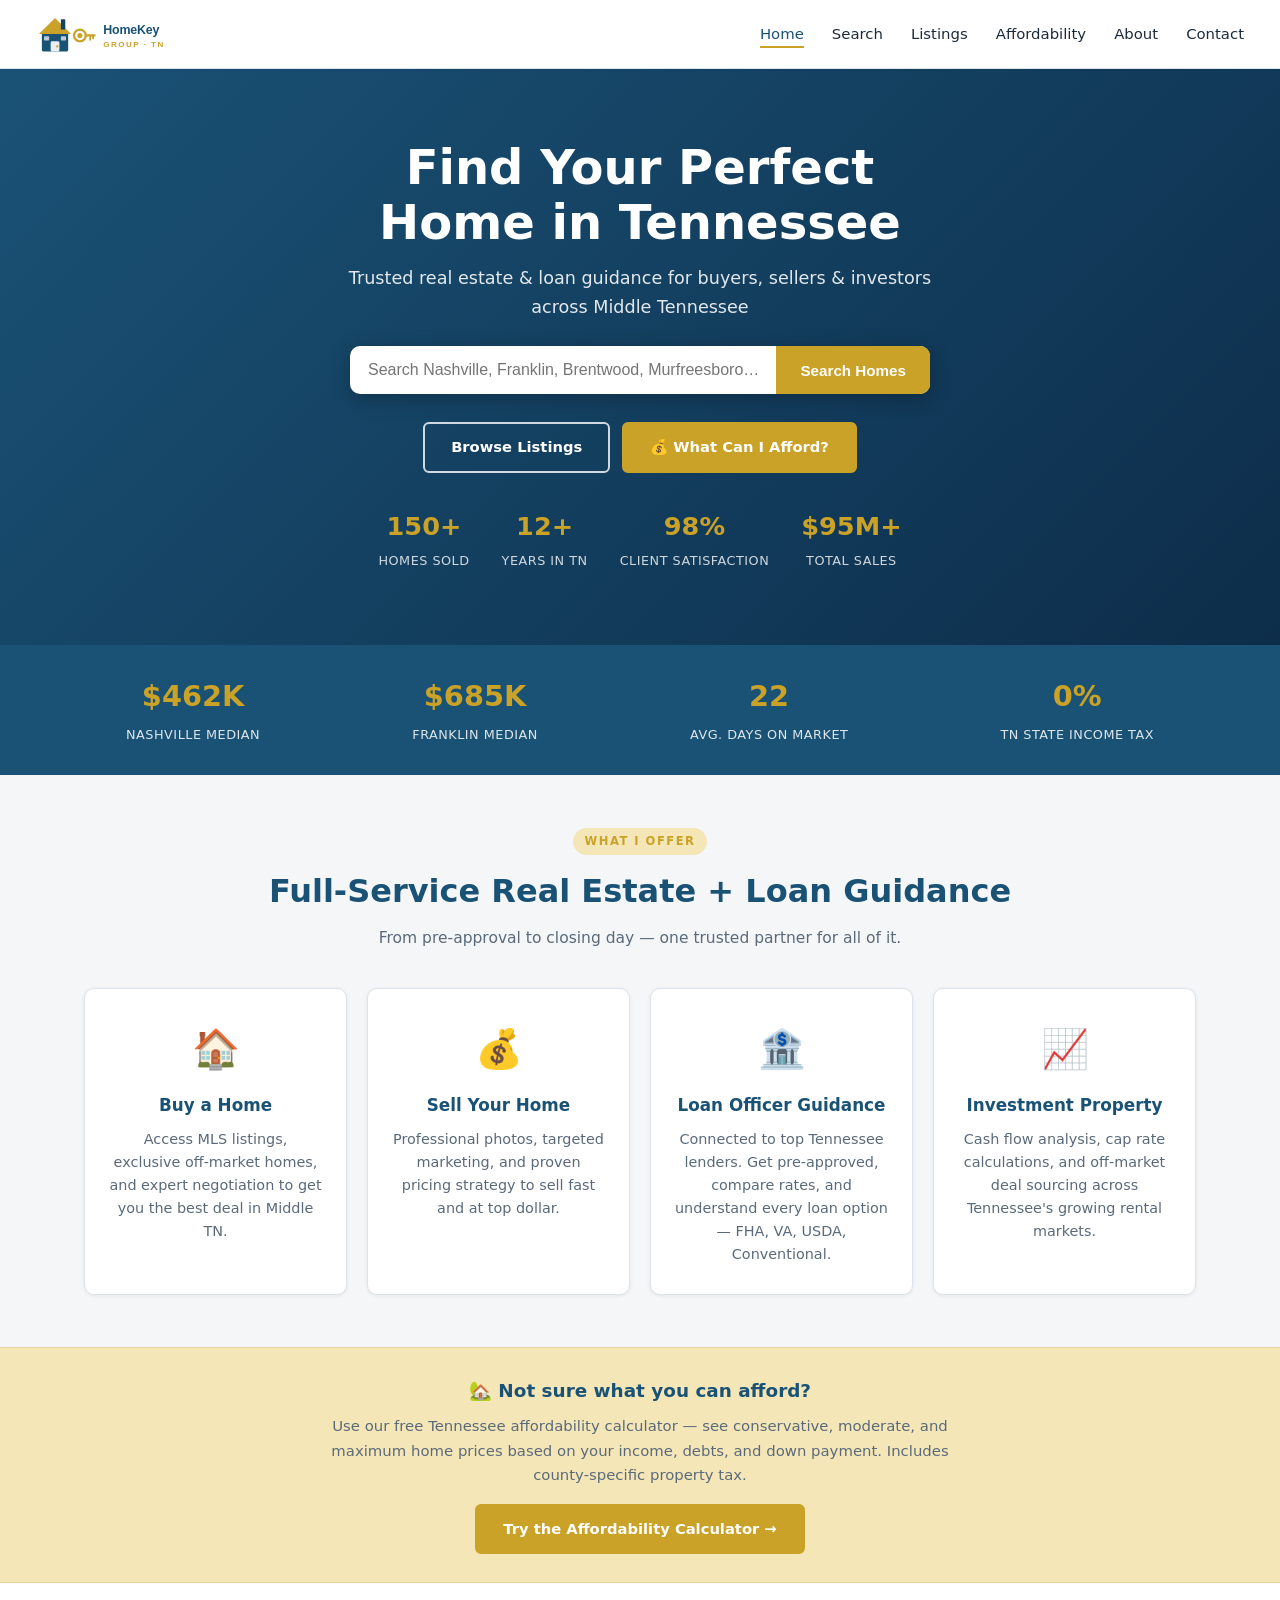
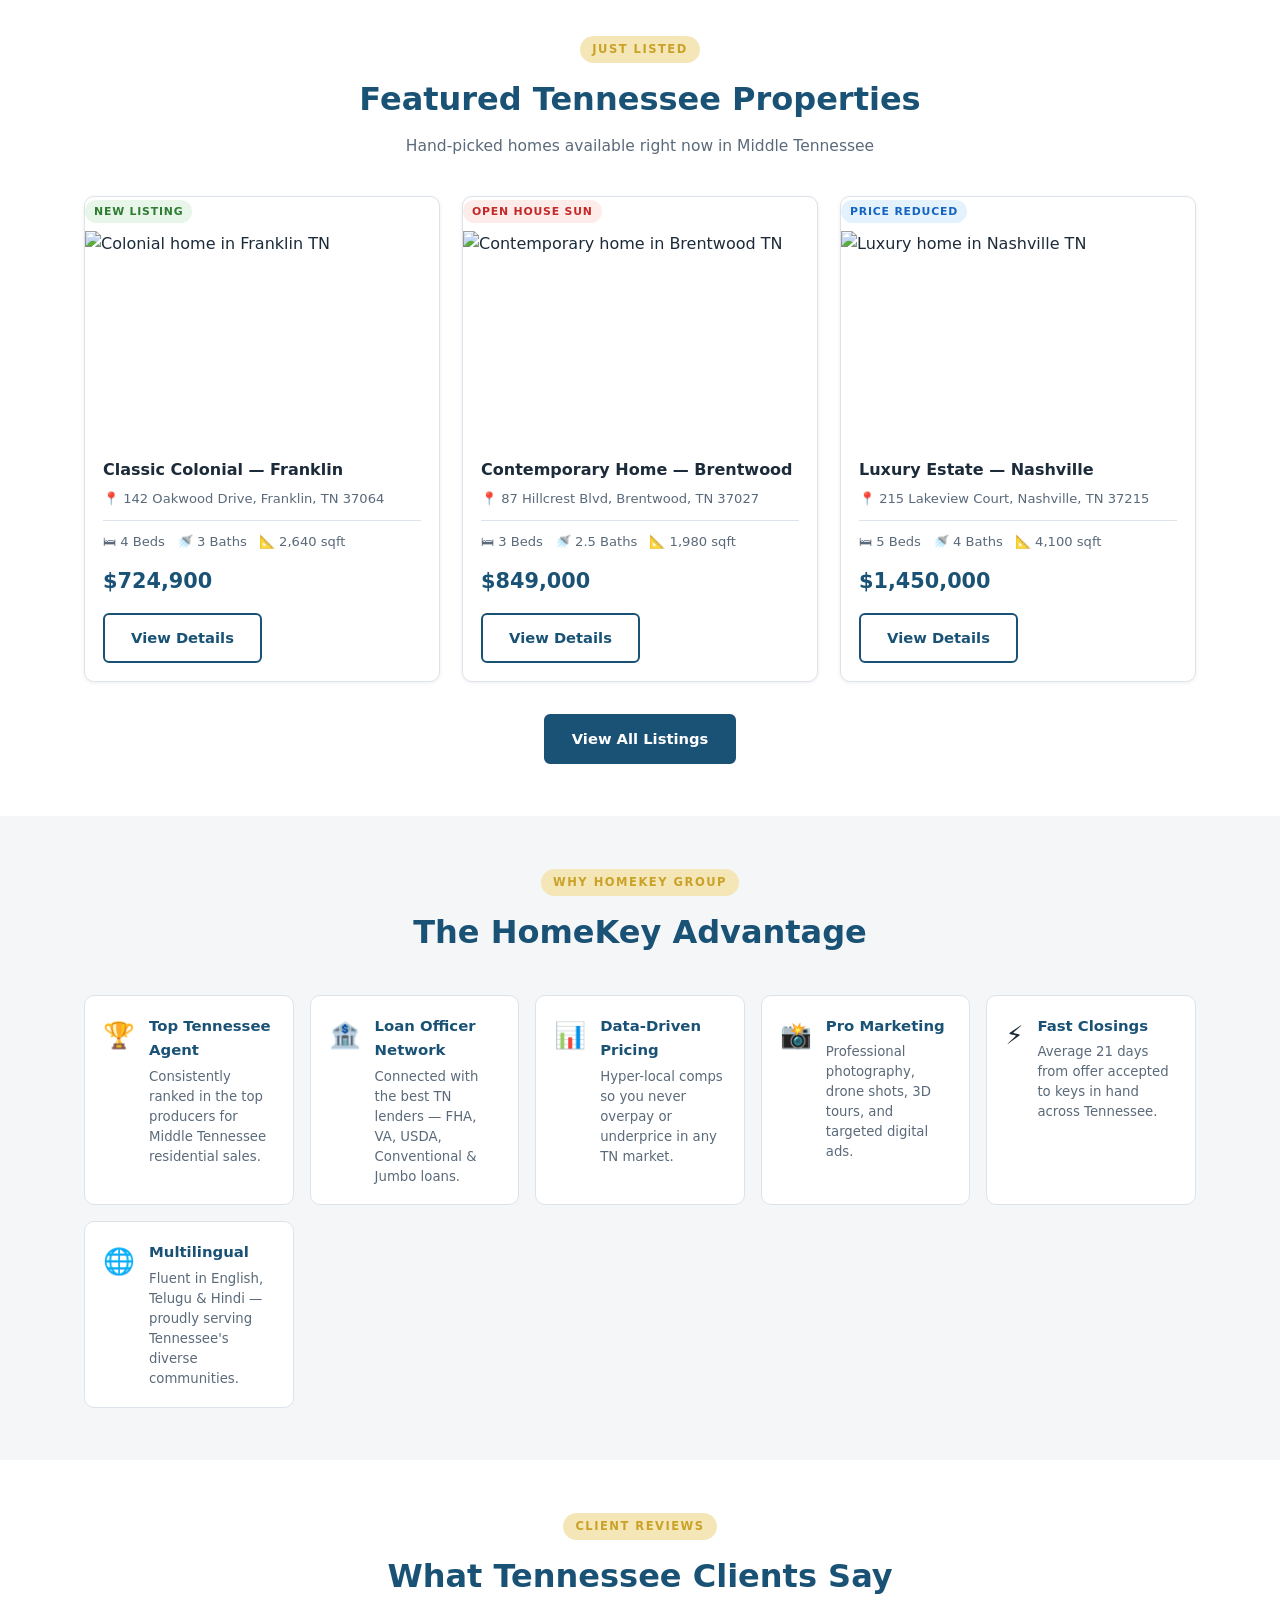
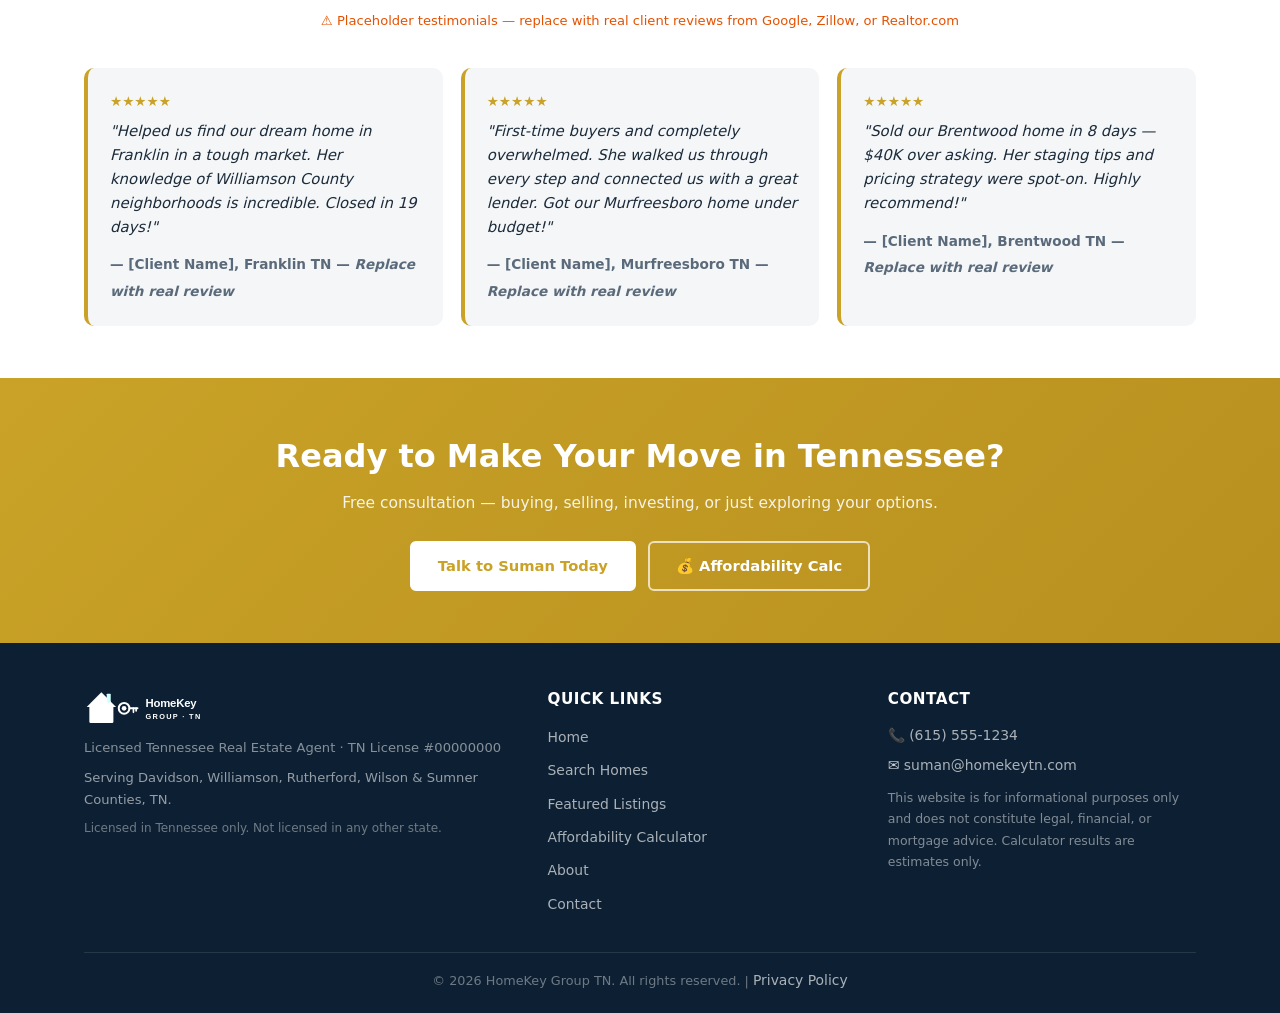
==== commit f9dffca0: "Add HomeKey Group TN rebrand, SVG logo, and affordability calculator - img/logo.svg: house + key SVG" ====
--- a/index.html
+++ b/index.html
@@ -3,25 +3,32 @@
 <head>
   <meta charset="UTF-8">
   <meta name="viewport" content="width=device-width, initial-scale=1.0">
-  <meta name="description" content="Suman Jampany - Licensed Real Estate Agent. Find your dream home with expert guidance in buying, selling, and investing.">
-  <title>Suman Jampany - Real Estate Agent</title>
+  <meta name="description" content="HomeKey Group TN — Tennessee real estate agent helping buyers and sellers in Nashville, Franklin, Brentwood, Murfreesboro and surrounding counties.">
+  <title>HomeKey Group TN - Tennessee Real Estate</title>
   <link rel="stylesheet" href="css/styles.css">
+  <style>
+    .navbar .logo a { display: flex; align-items: center; }
+    .navbar .logo img { height: 44px; display: block; }
+    .navbar .logo span { display: none; }
+  </style>
 </head>
 <body>
 
 <header>
   <nav class="navbar">
     <div class="logo">
-      <a href="index.html">Suman Jampany</a>
-      <span>Real Estate</span>
+      <a href="/">
+        <img src="img/logo.svg" alt="HomeKey Group TN">
+      </a>
     </div>
     <button class="nav-toggle" aria-label="Toggle navigation">&#9776;</button>
     <ul class="nav-links">
-      <li><a href="index.html" class="active">Home</a></li>
-      <li><a href="search.html">Search</a></li>
-      <li><a href="featured-listings.html">Listings</a></li>
-      <li><a href="about.html">About</a></li>
-      <li><a href="contact.html">Contact</a></li>
+      <li><a href="/" class="active">Home</a></li>
+      <li><a href="/search/">Search</a></li>
+      <li><a href="/listings/">Listings</a></li>
+      <li><a href="/calculator/">Affordability</a></li>
+      <li><a href="/about/">About</a></li>
+      <li><a href="/contact/">Contact</a></li>
     </ul>
   </nav>
 </header>
@@ -31,23 +38,23 @@
   <!-- ── Hero ── -->
   <section class="hero">
     <div class="hero-content">
-      <h1>Find Your Perfect Home in the Bay Area</h1>
-      <p>Trusted real estate expertise for buyers, sellers &amp; investors</p>
+      <h1>Find Your Perfect Home in Tennessee</h1>
+      <p>Trusted real estate &amp; loan guidance for buyers, sellers &amp; investors across Middle Tennessee</p>
       <div class="hero-search">
-        <form class="hero-search-bar" action="search.html" method="get">
-          <input type="text" name="q" placeholder="Search by city, ZIP, or neighborhood…" aria-label="Search location">
+        <form class="hero-search-bar" action="/search/" method="get">
+          <input type="text" name="q" placeholder="Search Nashville, Franklin, Brentwood, Murfreesboro…" aria-label="Search location">
           <button type="submit">Search Homes</button>
         </form>
       </div>
       <div class="hero-buttons">
-        <a href="featured-listings.html" class="btn btn-secondary">Browse Listings</a>
-        <a href="contact.html" class="btn btn-accent">Free Consultation</a>
+        <a href="/listings/" class="btn btn-secondary">Browse Listings</a>
+        <a href="/calculator/" class="btn btn-accent">💰 What Can I Afford?</a>
       </div>
       <div class="hero-stats">
-        <div class="hero-stat"><strong>200+</strong><span>Homes Sold</span></div>
-        <div class="hero-stat"><strong>10+</strong><span>Years Experience</span></div>
+        <div class="hero-stat"><strong>150+</strong><span>Homes Sold</span></div>
+        <div class="hero-stat"><strong>12+</strong><span>Years in TN</span></div>
         <div class="hero-stat"><strong>98%</strong><span>Client Satisfaction</span></div>
-        <div class="hero-stat"><strong>$180M+</strong><span>Total Sales</span></div>
+        <div class="hero-stat"><strong>$95M+</strong><span>Total Sales</span></div>
       </div>
     </div>
   </section>
@@ -55,10 +62,10 @@
   <!-- ── Market Stats ── -->
   <div class="market-strip">
     <div class="market-strip-inner">
-      <div class="market-stat"><strong>$1.4M</strong><span>Median Home Price</span></div>
-      <div class="market-stat"><strong>14</strong><span>Avg. Days on Market</span></div>
-      <div class="market-stat"><strong>104%</strong><span>List-to-Sale Ratio</span></div>
-      <div class="market-stat"><strong>38</strong><span>Active Listings</span></div>
+      <div class="market-stat"><strong>$462K</strong><span>Nashville Median</span></div>
+      <div class="market-stat"><strong>$685K</strong><span>Franklin Median</span></div>
+      <div class="market-stat"><strong>22</strong><span>Avg. Days on Market</span></div>
+      <div class="market-stat"><strong>0%</strong><span>TN State Income Tax</span></div>
     </div>
   </div>
 
@@ -67,113 +74,116 @@
     <div class="container">
       <div class="section-header">
         <div class="label">What I Offer</div>
-        <h2>Full-Service Real Estate</h2>
-        <p>From your first showing to closing day — I'm with you every step.</p>
+        <h2>Full-Service Real Estate + Loan Guidance</h2>
+        <p>From pre-approval to closing day — one trusted partner for all of it.</p>
       </div>
       <div class="services-grid">
         <div class="service-card">
           <div class="service-icon">🏠</div>
           <h3>Buy a Home</h3>
-          <p>Access exclusive listings, neighborhood insights, and expert negotiation to get you the best deal.</p>
+          <p>Access MLS listings, exclusive off-market homes, and expert negotiation to get you the best deal in Middle TN.</p>
         </div>
         <div class="service-card">
           <div class="service-icon">💰</div>
           <h3>Sell Your Home</h3>
-          <p>Professional photography, targeted marketing, and skilled negotiation to sell fast and above asking.</p>
+          <p>Professional photos, targeted marketing, and proven pricing strategy to sell fast and at top dollar.</p>
+        </div>
+        <div class="service-card">
+          <div class="service-icon">🏦</div>
+          <h3>Loan Officer Guidance</h3>
+          <p>Connected to top Tennessee lenders. Get pre-approved, compare rates, and understand every loan option — FHA, VA, USDA, Conventional.</p>
         </div>
         <div class="service-card">
           <div class="service-icon">📈</div>
           <h3>Investment Property</h3>
-          <p>Data-driven analysis on rental yields, appreciation trends, and off-market opportunities.</p>
-        </div>
-        <div class="service-card">
-          <div class="service-icon">🔑</div>
-          <h3>Relocation Services</h3>
-          <p>Moving to the Bay Area? I'll help you find the right neighborhood, school district, and home.</p>
-        </div>
-      </div>
-    </div>
-  </section>
+          <p>Cash flow analysis, cap rate calculations, and off-market deal sourcing across Tennessee's growing rental markets.</p>
+        </div>
+      </div>
+    </div>
+  </section>
+
+  <!-- ── Affordability CTA strip ── -->
+  <div style="background:var(--accent-light);border-top:1px solid #e8d5a0;border-bottom:1px solid #e8d5a0;padding:28px 24px;text-align:center">
+    <div style="max-width:640px;margin:0 auto">
+      <h3 style="color:var(--primary);margin-bottom:8px;font-size:1.15rem">🏡 Not sure what you can afford?</h3>
+      <p style="color:var(--text-light);margin-bottom:16px;font-size:0.93rem">Use our free Tennessee affordability calculator — see conservative, moderate, and maximum home prices based on your income, debts, and down payment. Includes county-specific property tax.</p>
+      <a href="/calculator/" class="btn btn-accent">Try the Affordability Calculator →</a>
+    </div>
+  </div>
 
   <!-- ── Featured Listings ── -->
   <section class="featured-listings">
     <div class="container">
       <div class="section-header">
         <div class="label">Just Listed</div>
-        <h2>Featured Properties</h2>
-        <p>Hand-picked homes available right now</p>
+        <h2>Featured Tennessee Properties</h2>
+        <p>Hand-picked homes available right now in Middle Tennessee</p>
       </div>
       <div class="listings-grid">
 
         <div class="listing-card">
           <span class="listing-badge badge-new">New Listing</span>
-          <img class="listing-img" src="https://images.unsplash.com/photo-1600596542815-ffad4c1539a9?w=600&h=420&fit=crop" alt="Modern family home at 142 Oakwood Drive" loading="lazy">
+          <img class="listing-img" src="https://images.unsplash.com/photo-1600596542815-ffad4c1539a9?w=600&h=420&fit=crop" alt="Colonial home in Franklin TN" loading="lazy" crossorigin="anonymous">
           <div class="listing-info">
-            <h3>Modern Family Home</h3>
-            <p class="listing-address">📍 142 Oakwood Drive, Saratoga, CA 95070</p>
+            <h3>Classic Colonial — Franklin</h3>
+            <p class="listing-address">📍 142 Oakwood Drive, Franklin, TN 37064</p>
             <div class="listing-details">
-              <span>🛏 4 Beds</span>
-              <span>🚿 3 Baths</span>
-              <span>📐 2,640 sqft</span>
+              <span>🛏 4 Beds</span><span>🚿 3 Baths</span><span>📐 2,640 sqft</span>
             </div>
-            <div class="listing-price">$1,850,000</div>
-            <a href="featured-listings.html" class="btn btn-outline">View Details</a>
+            <div class="listing-price">$724,900</div>
+            <a href="/listings/" class="btn btn-outline">View Details</a>
           </div>
         </div>
 
         <div class="listing-card">
-          <span class="listing-badge badge-hot">Open House</span>
-          <img class="listing-img" src="https://images.unsplash.com/photo-1564013799919-ab600027ffc6?w=600&h=420&fit=crop" alt="Contemporary home at 87 Hillcrest Blvd" loading="lazy">
+          <span class="listing-badge badge-hot">Open House Sun</span>
+          <img class="listing-img" src="https://images.unsplash.com/photo-1564013799919-ab600027ffc6?w=600&h=420&fit=crop" alt="Contemporary home in Brentwood TN" loading="lazy" crossorigin="anonymous">
           <div class="listing-info">
-            <h3>Contemporary Hillside Home</h3>
-            <p class="listing-address">📍 87 Hillcrest Blvd, Los Gatos, CA 95032</p>
+            <h3>Contemporary Home — Brentwood</h3>
+            <p class="listing-address">📍 87 Hillcrest Blvd, Brentwood, TN 37027</p>
             <div class="listing-details">
-              <span>🛏 3 Beds</span>
-              <span>🚿 2.5 Baths</span>
-              <span>📐 1,980 sqft</span>
+              <span>🛏 3 Beds</span><span>🚿 2.5 Baths</span><span>📐 1,980 sqft</span>
             </div>
-            <div class="listing-price">$1,425,000</div>
-            <a href="featured-listings.html" class="btn btn-outline">View Details</a>
+            <div class="listing-price">$849,000</div>
+            <a href="/listings/" class="btn btn-outline">View Details</a>
           </div>
         </div>
 
         <div class="listing-card">
           <span class="listing-badge badge-open">Price Reduced</span>
-          <img class="listing-img" src="https://images.unsplash.com/photo-1583608205776-bfd35f0d9f83?w=600&h=420&fit=crop" alt="Luxury estate at 215 Lakeview Court" loading="lazy">
+          <img class="listing-img" src="https://images.unsplash.com/photo-1583608205776-bfd35f0d9f83?w=600&h=420&fit=crop" alt="Luxury home in Nashville TN" loading="lazy" crossorigin="anonymous">
           <div class="listing-info">
-            <h3>Luxury Estate with Pool</h3>
-            <p class="listing-address">📍 215 Lakeview Court, Monte Sereno, CA 95030</p>
+            <h3>Luxury Estate — Nashville</h3>
+            <p class="listing-address">📍 215 Lakeview Court, Nashville, TN 37215</p>
             <div class="listing-details">
-              <span>🛏 5 Beds</span>
-              <span>🚿 4 Baths</span>
-              <span>📐 4,100 sqft</span>
+              <span>🛏 5 Beds</span><span>🚿 4 Baths</span><span>📐 4,100 sqft</span>
             </div>
-            <div class="listing-price">$3,200,000</div>
-            <a href="featured-listings.html" class="btn btn-outline">View Details</a>
+            <div class="listing-price">$1,450,000</div>
+            <a href="/listings/" class="btn btn-outline">View Details</a>
           </div>
         </div>
 
       </div>
       <div class="section-cta">
-        <a href="featured-listings.html" class="btn btn-primary">View All Listings</a>
-      </div>
-    </div>
-  </section>
-
-  <!-- ── Why Suman ── -->
+        <a href="/listings/" class="btn btn-primary">View All Listings</a>
+      </div>
+    </div>
+  </section>
+
+  <!-- ── Why HomeKey ── -->
   <section class="why-strip">
     <div class="container">
       <div class="section-header">
-        <div class="label">Why Choose Me</div>
-        <h2>The Suman Advantage</h2>
+        <div class="label">Why HomeKey Group</div>
+        <h2>The HomeKey Advantage</h2>
       </div>
       <div class="why-grid">
-        <div class="why-item"><div class="why-icon">🏆</div><div><h4>Top 1% Agent</h4><p>Ranked in the top 1% of Bay Area agents by sales volume.</p></div></div>
-        <div class="why-item"><div class="why-icon">📊</div><div><h4>Data-Driven</h4><p>Hyper-local market data so you never overpay or underprice.</p></div></div>
-        <div class="why-item"><div class="why-icon">📸</div><div><h4>Pro Marketing</h4><p>Professional photography, 3D tours, and targeted digital ads.</p></div></div>
-        <div class="why-item"><div class="why-icon">🤝</div><div><h4>White-Glove Service</h4><p>Responsive, transparent, and genuinely invested in your outcome.</p></div></div>
-        <div class="why-item"><div class="why-icon">⚡</div><div><h4>Fast Closings</h4><p>Average 18 days from offer accepted to keys in hand.</p></div></div>
-        <div class="why-item"><div class="why-icon">🌐</div><div><h4>Multilingual</h4><p>Fluent in English, Telugu &amp; Hindi — serving diverse communities.</p></div></div>
+        <div class="why-item"><div class="why-icon">🏆</div><div><h4>Top Tennessee Agent</h4><p>Consistently ranked in the top producers for Middle Tennessee residential sales.</p></div></div>
+        <div class="why-item"><div class="why-icon">🏦</div><div><h4>Loan Officer Network</h4><p>Connected with the best TN lenders — FHA, VA, USDA, Conventional &amp; Jumbo loans.</p></div></div>
+        <div class="why-item"><div class="why-icon">📊</div><div><h4>Data-Driven Pricing</h4><p>Hyper-local comps so you never overpay or underprice in any TN market.</p></div></div>
+        <div class="why-item"><div class="why-icon">📸</div><div><h4>Pro Marketing</h4><p>Professional photography, drone shots, 3D tours, and targeted digital ads.</p></div></div>
+        <div class="why-item"><div class="why-icon">⚡</div><div><h4>Fast Closings</h4><p>Average 21 days from offer accepted to keys in hand across Tennessee.</p></div></div>
+        <div class="why-item"><div class="why-icon">🌐</div><div><h4>Multilingual</h4><p>Fluent in English, Telugu &amp; Hindi — proudly serving Tennessee's diverse communities.</p></div></div>
       </div>
     </div>
   </section>
@@ -183,23 +193,24 @@
     <div class="container">
       <div class="section-header">
         <div class="label">Client Reviews</div>
-        <h2>What Clients Say</h2>
+        <h2>What Tennessee Clients Say</h2>
+        <p style="color:#e65100;font-size:0.82rem;margin-top:4px">⚠️ Placeholder testimonials — replace with real client reviews from Google, Zillow, or Realtor.com</p>
       </div>
       <div class="testimonials-grid">
         <div class="testimonial-card">
           <div class="stars">★★★★★</div>
-          <p>"Suman helped us close $80K above asking in a competitive market. Her negotiation skills and market knowledge are truly exceptional."</p>
-          <cite>— Rajesh &amp; Priya Patel, Saratoga</cite>
+          <p>"Helped us find our dream home in Franklin in a tough market. Her knowledge of Williamson County neighborhoods is incredible. Closed in 19 days!"</p>
+          <cite>— [Client Name], Franklin TN — <em>Replace with real review</em></cite>
         </div>
         <div class="testimonial-card">
           <div class="stars">★★★★★</div>
-          <p>"As first-time buyers we were nervous, but Suman walked us through every step. We got our dream home under budget. Highly recommend!"</p>
-          <cite>— Ananya &amp; Kiran Sharma, San Jose</cite>
+          <p>"First-time buyers and completely overwhelmed. She walked us through every step and connected us with a great lender. Got our Murfreesboro home under budget!"</p>
+          <cite>— [Client Name], Murfreesboro TN — <em>Replace with real review</em></cite>
         </div>
         <div class="testimonial-card">
           <div class="stars">★★★★★</div>
-          <p>"Sold our Los Gatos home in 9 days — 12% over list price. Suman's marketing strategy and staging advice made all the difference."</p>
-          <cite>— Venkat Rao, Los Gatos</cite>
+          <p>"Sold our Brentwood home in 8 days — $40K over asking. Her staging tips and pricing strategy were spot-on. Highly recommend!"</p>
+          <cite>— [Client Name], Brentwood TN — <em>Replace with real review</em></cite>
         </div>
       </div>
     </div>
@@ -208,9 +219,12 @@
   <!-- ── CTA ── -->
   <section class="cta-banner">
     <div class="container">
-      <h2>Ready to Make Your Move?</h2>
-      <p>Get a free home valuation or buyer consultation — no obligation.</p>
-      <a href="contact.html" class="btn btn-primary">Talk to Suman Today</a>
+      <h2>Ready to Make Your Move in Tennessee?</h2>
+      <p>Free consultation — buying, selling, investing, or just exploring your options.</p>
+      <div style="display:flex;gap:12px;justify-content:center;flex-wrap:wrap">
+        <a href="/contact/" class="btn btn-primary">Talk to Suman Today</a>
+        <a href="/calculator/" style="background:transparent;color:var(--white);border:2px solid rgba(255,255,255,0.7);padding:11px 26px;border-radius:6px;font-weight:600;font-size:0.92rem">💰 Affordability Calc</a>
+      </div>
     </div>
   </section>
 
@@ -220,33 +234,30 @@
   <div class="container">
     <div class="footer-grid">
       <div class="footer-col">
-        <div class="footer-brand">Suman Jampany</div>
-        <p class="footer-tagline">Licensed Real Estate Agent · DRE #00000000</p>
-        <p style="margin-top:10px;font-size:0.84rem;">Serving Saratoga, Los Gatos, Monte Sereno, San Jose &amp; the greater Bay Area.</p>
-        <div class="footer-social">
-          <a href="#" title="Facebook">f</a>
-          <a href="#" title="Instagram">in</a>
-          <a href="#" title="LinkedIn">Li</a>
-        </div>
+        <img src="img/logo.svg" alt="HomeKey Group TN" style="height:40px;margin-bottom:10px;filter:brightness(10)">
+        <p class="footer-tagline">Licensed Tennessee Real Estate Agent · TN License #00000000</p>
+        <p style="margin-top:8px;font-size:0.82rem;opacity:0.7">Serving Davidson, Williamson, Rutherford, Wilson &amp; Sumner Counties, TN.</p>
+        <p style="margin-top:6px;font-size:0.75rem;opacity:0.5">Licensed in Tennessee only. Not licensed in any other state.</p>
       </div>
       <div class="footer-col">
         <h4>Quick Links</h4>
         <ul>
-          <li><a href="index.html">Home</a></li>
-          <li><a href="search.html">Search Homes</a></li>
-          <li><a href="featured-listings.html">Featured Listings</a></li>
-          <li><a href="about.html">About Suman</a></li>
-          <li><a href="contact.html">Contact</a></li>
+          <li><a href="/">Home</a></li>
+          <li><a href="/search/">Search Homes</a></li>
+          <li><a href="/listings/">Featured Listings</a></li>
+          <li><a href="/calculator/">Affordability Calculator</a></li>
+          <li><a href="/about/">About</a></li>
+          <li><a href="/contact/">Contact</a></li>
         </ul>
       </div>
       <div class="footer-col">
         <h4>Contact</h4>
-        <p>📞 <a href="tel:+14085551234">(408) 555-1234</a></p>
-        <p style="margin-top:6px">✉️ <a href="mailto:suman@sumanjampany.com">suman@sumanjampany.com</a></p>
-        <p style="margin-top:6px">📍 123 Main Street, Suite 200<br>Saratoga, CA 95070</p>
-      </div>
-    </div>
-    <p class="footer-bottom">&copy; 2026 Suman Jampany Real Estate. All rights reserved. | <a href="#">Privacy Policy</a></p>
+        <p>📞 <a href="tel:+16155551234">(615) 555-1234</a></p>
+        <p style="margin-top:6px">✉️ <a href="mailto:suman@homekeytn.com">suman@homekeytn.com</a></p>
+        <p style="margin-top:10px;font-size:0.78rem;opacity:0.6">This website is for informational purposes only and does not constitute legal, financial, or mortgage advice. Calculator results are estimates only.</p>
+      </div>
+    </div>
+    <p class="footer-bottom">&copy; 2026 HomeKey Group TN. All rights reserved. | <a href="#">Privacy Policy</a></p>
   </div>
 </footer>
 
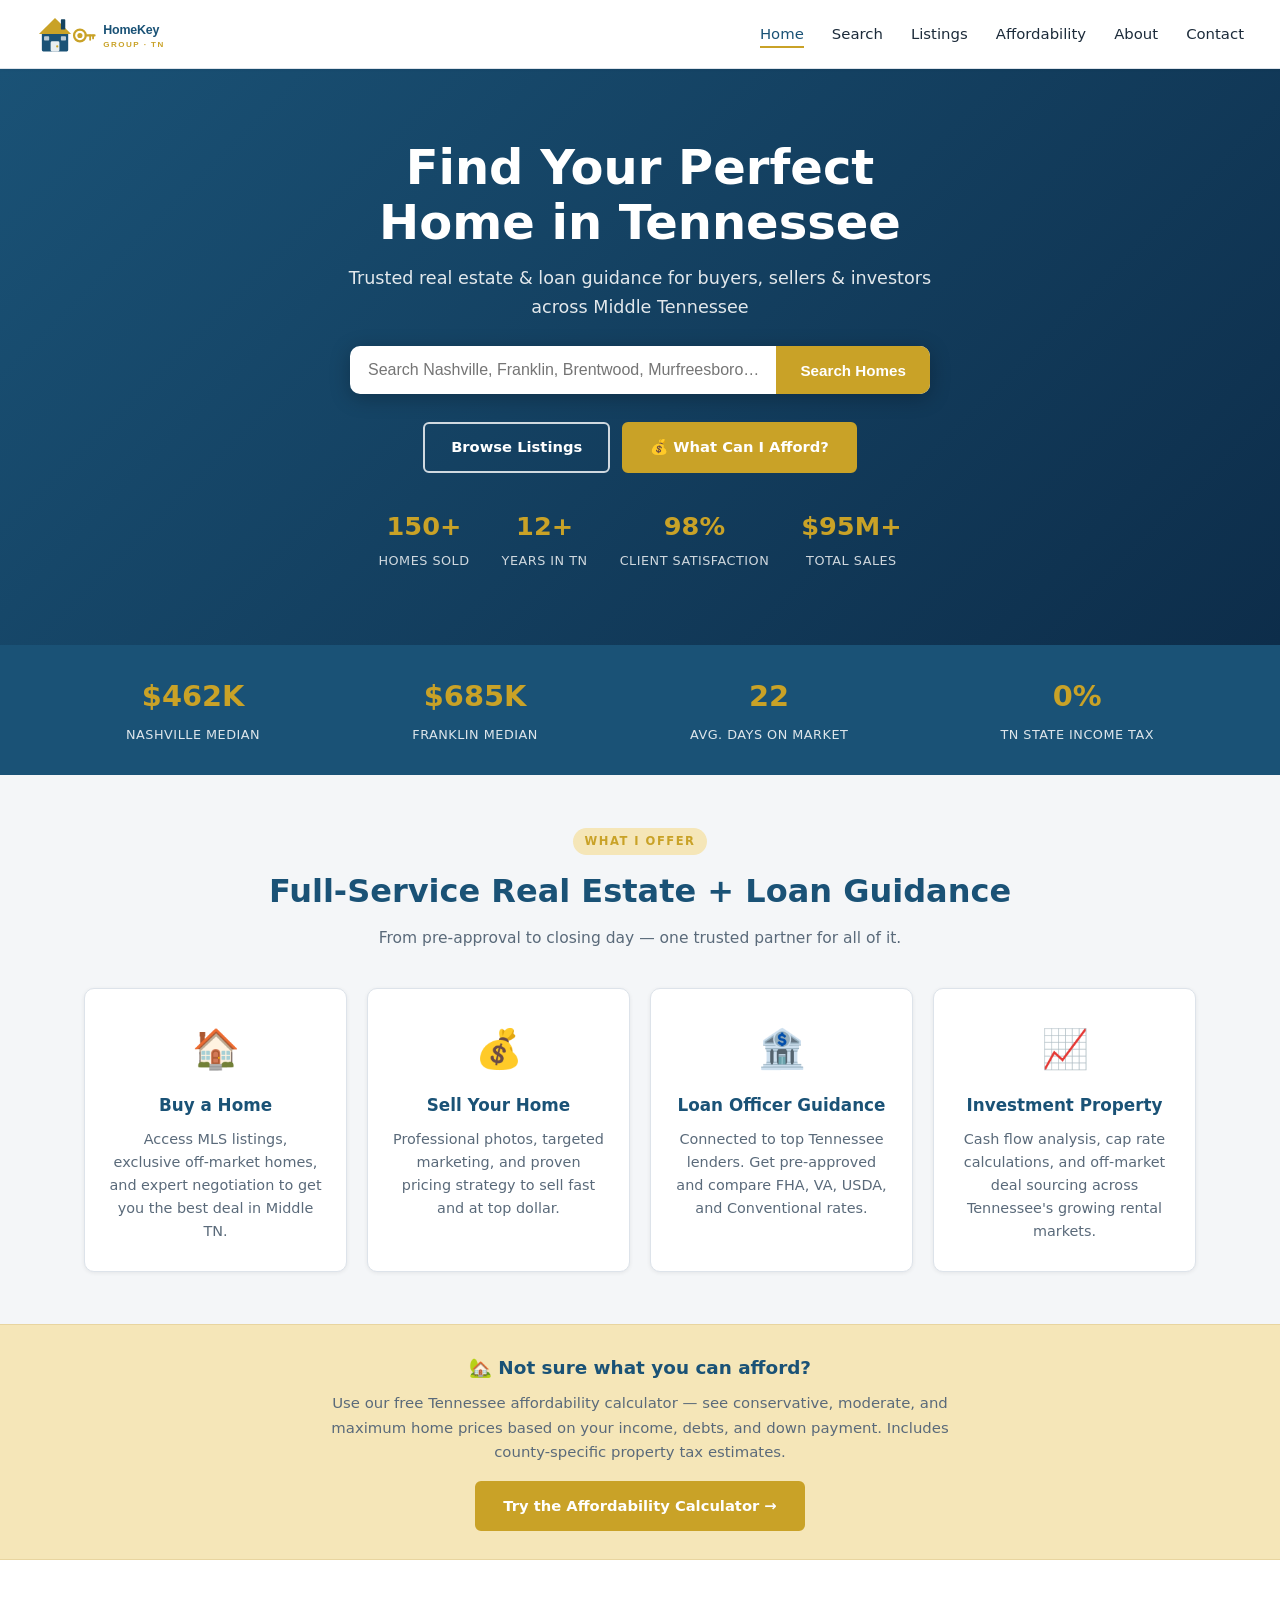
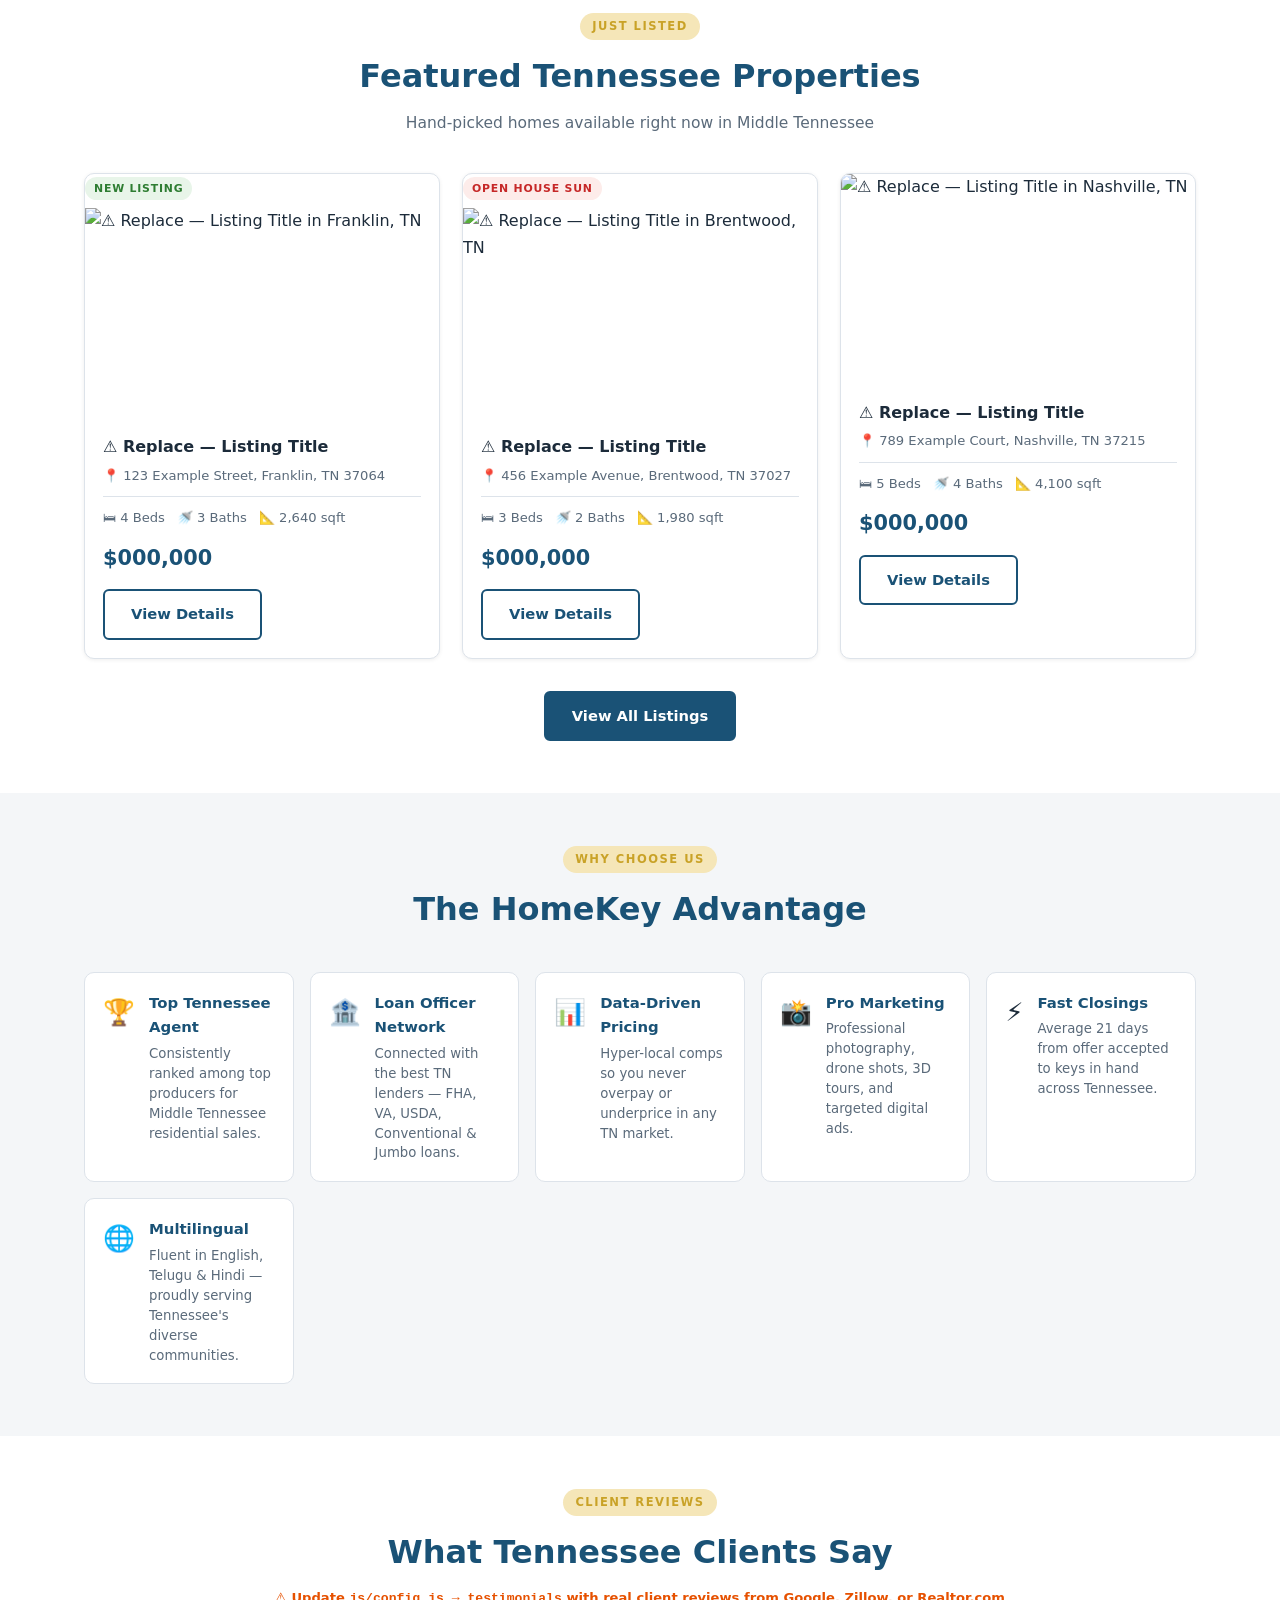
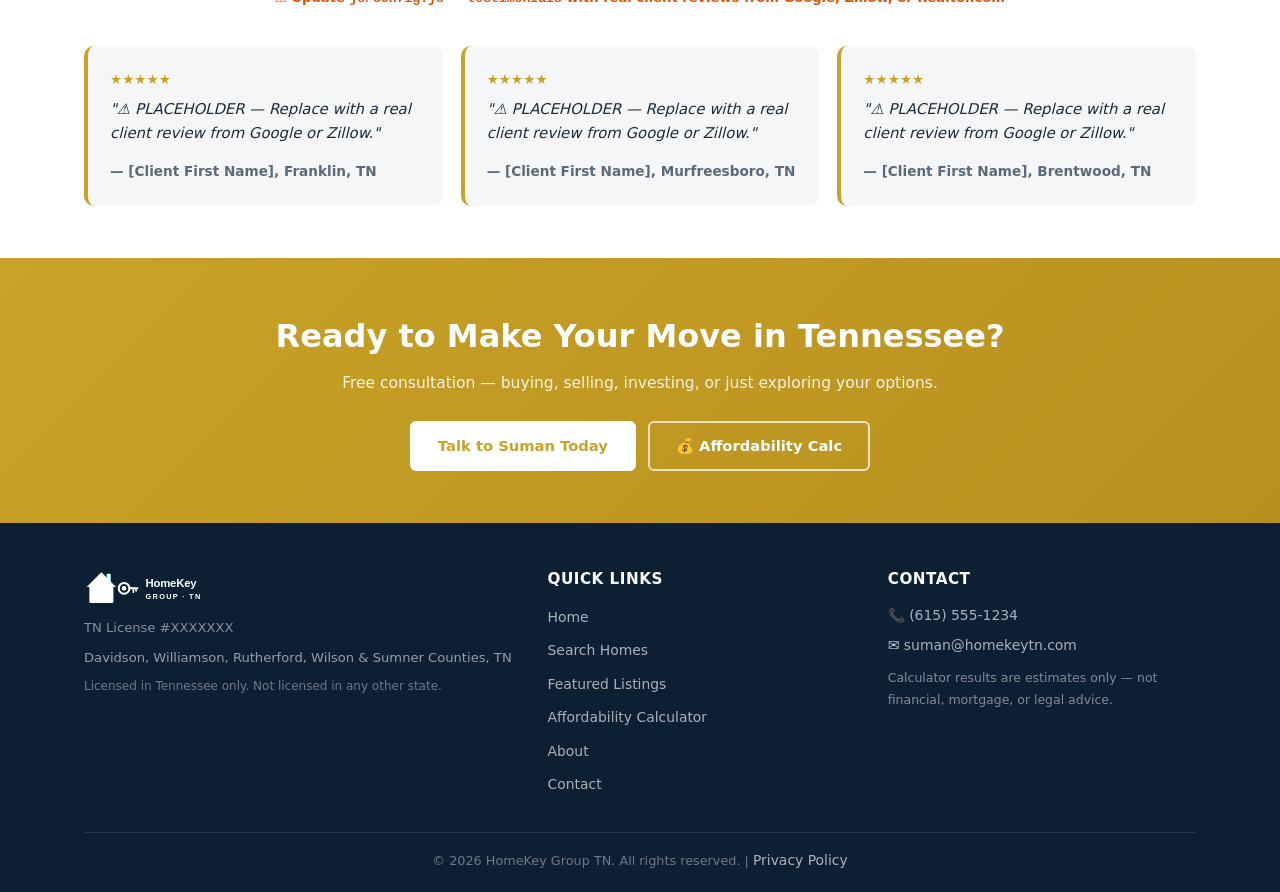
==== commit 1c5fddd3: "Add config.js — single source of truth for all placeholder content All hardcoded/placeholder data (a" ====
--- a/index.html
+++ b/index.html
@@ -3,13 +3,13 @@
 <head>
   <meta charset="UTF-8">
   <meta name="viewport" content="width=device-width, initial-scale=1.0">
-  <meta name="description" content="HomeKey Group TN — Tennessee real estate agent helping buyers and sellers in Nashville, Franklin, Brentwood, Murfreesboro and surrounding counties.">
+  <meta name="description" content="Tennessee real estate agent helping buyers and sellers in Nashville, Franklin, Brentwood, Murfreesboro and surrounding counties.">
   <title>HomeKey Group TN - Tennessee Real Estate</title>
   <link rel="stylesheet" href="css/styles.css">
   <style>
-    .navbar .logo a { display: flex; align-items: center; }
-    .navbar .logo img { height: 44px; display: block; }
-    .navbar .logo span { display: none; }
+    .navbar .logo a { display:flex; align-items:center; }
+    .navbar .logo img { height:44px; display:block; }
+    .navbar .logo span { display:none; }
   </style>
 </head>
 <body>
@@ -17,9 +17,7 @@
 <header>
   <nav class="navbar">
     <div class="logo">
-      <a href="/">
-        <img src="img/logo.svg" alt="HomeKey Group TN">
-      </a>
+      <a href="/"><img src="img/logo.svg" alt="HomeKey Group TN"></a>
     </div>
     <button class="nav-toggle" aria-label="Toggle navigation">&#9776;</button>
     <ul class="nav-links">
@@ -35,7 +33,7 @@
 
 <main>
 
-  <!-- ── Hero ── -->
+  <!-- Hero -->
   <section class="hero">
     <div class="hero-content">
       <h1>Find Your Perfect Home in Tennessee</h1>
@@ -50,26 +48,17 @@
         <a href="/listings/" class="btn btn-secondary">Browse Listings</a>
         <a href="/calculator/" class="btn btn-accent">💰 What Can I Afford?</a>
       </div>
-      <div class="hero-stats">
-        <div class="hero-stat"><strong>150+</strong><span>Homes Sold</span></div>
-        <div class="hero-stat"><strong>12+</strong><span>Years in TN</span></div>
-        <div class="hero-stat"><strong>98%</strong><span>Client Satisfaction</span></div>
-        <div class="hero-stat"><strong>$95M+</strong><span>Total Sales</span></div>
-      </div>
-    </div>
-  </section>
-
-  <!-- ── Market Stats ── -->
+      <!-- Populated by config.js -->
+      <div class="hero-stats" id="cfg-hero-stats"></div>
+    </div>
+  </section>
+
+  <!-- Market Stats — populated by config.js -->
   <div class="market-strip">
-    <div class="market-strip-inner">
-      <div class="market-stat"><strong>$462K</strong><span>Nashville Median</span></div>
-      <div class="market-stat"><strong>$685K</strong><span>Franklin Median</span></div>
-      <div class="market-stat"><strong>22</strong><span>Avg. Days on Market</span></div>
-      <div class="market-stat"><strong>0%</strong><span>TN State Income Tax</span></div>
-    </div>
+    <div class="market-strip-inner" id="cfg-market-stats"></div>
   </div>
 
-  <!-- ── Services ── -->
+  <!-- Services -->
   <section class="services">
     <div class="container">
       <div class="section-header">
@@ -91,7 +80,7 @@
         <div class="service-card">
           <div class="service-icon">🏦</div>
           <h3>Loan Officer Guidance</h3>
-          <p>Connected to top Tennessee lenders. Get pre-approved, compare rates, and understand every loan option — FHA, VA, USDA, Conventional.</p>
+          <p>Connected to top Tennessee lenders. Get pre-approved and compare FHA, VA, USDA, and Conventional rates.</p>
         </div>
         <div class="service-card">
           <div class="service-icon">📈</div>
@@ -102,16 +91,16 @@
     </div>
   </section>
 
-  <!-- ── Affordability CTA strip ── -->
+  <!-- Affordability CTA strip -->
   <div style="background:var(--accent-light);border-top:1px solid #e8d5a0;border-bottom:1px solid #e8d5a0;padding:28px 24px;text-align:center">
     <div style="max-width:640px;margin:0 auto">
       <h3 style="color:var(--primary);margin-bottom:8px;font-size:1.15rem">🏡 Not sure what you can afford?</h3>
-      <p style="color:var(--text-light);margin-bottom:16px;font-size:0.93rem">Use our free Tennessee affordability calculator — see conservative, moderate, and maximum home prices based on your income, debts, and down payment. Includes county-specific property tax.</p>
+      <p style="color:var(--text-light);margin-bottom:16px;font-size:0.93rem">Use our free Tennessee affordability calculator — see conservative, moderate, and maximum home prices based on your income, debts, and down payment. Includes county-specific property tax estimates.</p>
       <a href="/calculator/" class="btn btn-accent">Try the Affordability Calculator →</a>
     </div>
   </div>
 
-  <!-- ── Featured Listings ── -->
+  <!-- Featured Listings — populated by config.js -->
   <section class="featured-listings">
     <div class="container">
       <div class="section-header">
@@ -119,50 +108,8 @@
         <h2>Featured Tennessee Properties</h2>
         <p>Hand-picked homes available right now in Middle Tennessee</p>
       </div>
-      <div class="listings-grid">
-
-        <div class="listing-card">
-          <span class="listing-badge badge-new">New Listing</span>
-          <img class="listing-img" src="https://images.unsplash.com/photo-1600596542815-ffad4c1539a9?w=600&h=420&fit=crop" alt="Colonial home in Franklin TN" loading="lazy" crossorigin="anonymous">
-          <div class="listing-info">
-            <h3>Classic Colonial — Franklin</h3>
-            <p class="listing-address">📍 142 Oakwood Drive, Franklin, TN 37064</p>
-            <div class="listing-details">
-              <span>🛏 4 Beds</span><span>🚿 3 Baths</span><span>📐 2,640 sqft</span>
-            </div>
-            <div class="listing-price">$724,900</div>
-            <a href="/listings/" class="btn btn-outline">View Details</a>
-          </div>
-        </div>
-
-        <div class="listing-card">
-          <span class="listing-badge badge-hot">Open House Sun</span>
-          <img class="listing-img" src="https://images.unsplash.com/photo-1564013799919-ab600027ffc6?w=600&h=420&fit=crop" alt="Contemporary home in Brentwood TN" loading="lazy" crossorigin="anonymous">
-          <div class="listing-info">
-            <h3>Contemporary Home — Brentwood</h3>
-            <p class="listing-address">📍 87 Hillcrest Blvd, Brentwood, TN 37027</p>
-            <div class="listing-details">
-              <span>🛏 3 Beds</span><span>🚿 2.5 Baths</span><span>📐 1,980 sqft</span>
-            </div>
-            <div class="listing-price">$849,000</div>
-            <a href="/listings/" class="btn btn-outline">View Details</a>
-          </div>
-        </div>
-
-        <div class="listing-card">
-          <span class="listing-badge badge-open">Price Reduced</span>
-          <img class="listing-img" src="https://images.unsplash.com/photo-1583608205776-bfd35f0d9f83?w=600&h=420&fit=crop" alt="Luxury home in Nashville TN" loading="lazy" crossorigin="anonymous">
-          <div class="listing-info">
-            <h3>Luxury Estate — Nashville</h3>
-            <p class="listing-address">📍 215 Lakeview Court, Nashville, TN 37215</p>
-            <div class="listing-details">
-              <span>🛏 5 Beds</span><span>🚿 4 Baths</span><span>📐 4,100 sqft</span>
-            </div>
-            <div class="listing-price">$1,450,000</div>
-            <a href="/listings/" class="btn btn-outline">View Details</a>
-          </div>
-        </div>
-
+      <div class="listings-grid" id="cfg-featured-listings">
+        <!-- Rendered by config.js -->
       </div>
       <div class="section-cta">
         <a href="/listings/" class="btn btn-primary">View All Listings</a>
@@ -170,15 +117,15 @@
     </div>
   </section>
 
-  <!-- ── Why HomeKey ── -->
+  <!-- Why section -->
   <section class="why-strip">
     <div class="container">
       <div class="section-header">
-        <div class="label">Why HomeKey Group</div>
+        <div class="label">Why Choose Us</div>
         <h2>The HomeKey Advantage</h2>
       </div>
       <div class="why-grid">
-        <div class="why-item"><div class="why-icon">🏆</div><div><h4>Top Tennessee Agent</h4><p>Consistently ranked in the top producers for Middle Tennessee residential sales.</p></div></div>
+        <div class="why-item"><div class="why-icon">🏆</div><div><h4>Top Tennessee Agent</h4><p>Consistently ranked among top producers for Middle Tennessee residential sales.</p></div></div>
         <div class="why-item"><div class="why-icon">🏦</div><div><h4>Loan Officer Network</h4><p>Connected with the best TN lenders — FHA, VA, USDA, Conventional &amp; Jumbo loans.</p></div></div>
         <div class="why-item"><div class="why-icon">📊</div><div><h4>Data-Driven Pricing</h4><p>Hyper-local comps so you never overpay or underprice in any TN market.</p></div></div>
         <div class="why-item"><div class="why-icon">📸</div><div><h4>Pro Marketing</h4><p>Professional photography, drone shots, 3D tours, and targeted digital ads.</p></div></div>
@@ -188,35 +135,22 @@
     </div>
   </section>
 
-  <!-- ── Testimonials ── -->
+  <!-- Testimonials — populated by config.js -->
   <section class="testimonials">
     <div class="container">
       <div class="section-header">
         <div class="label">Client Reviews</div>
         <h2>What Tennessee Clients Say</h2>
-        <p style="color:#e65100;font-size:0.82rem;margin-top:4px">⚠️ Placeholder testimonials — replace with real client reviews from Google, Zillow, or Realtor.com</p>
-      </div>
-      <div class="testimonials-grid">
-        <div class="testimonial-card">
-          <div class="stars">★★★★★</div>
-          <p>"Helped us find our dream home in Franklin in a tough market. Her knowledge of Williamson County neighborhoods is incredible. Closed in 19 days!"</p>
-          <cite>— [Client Name], Franklin TN — <em>Replace with real review</em></cite>
-        </div>
-        <div class="testimonial-card">
-          <div class="stars">★★★★★</div>
-          <p>"First-time buyers and completely overwhelmed. She walked us through every step and connected us with a great lender. Got our Murfreesboro home under budget!"</p>
-          <cite>— [Client Name], Murfreesboro TN — <em>Replace with real review</em></cite>
-        </div>
-        <div class="testimonial-card">
-          <div class="stars">★★★★★</div>
-          <p>"Sold our Brentwood home in 8 days — $40K over asking. Her staging tips and pricing strategy were spot-on. Highly recommend!"</p>
-          <cite>— [Client Name], Brentwood TN — <em>Replace with real review</em></cite>
-        </div>
-      </div>
-    </div>
-  </section>
-
-  <!-- ── CTA ── -->
+        <p style="color:#e65100;font-size:0.82rem;margin-top:6px;font-weight:600">
+          ⚠️ Update <code>js/config.js → testimonials</code> with real client reviews from Google, Zillow, or Realtor.com
+        </p>
+      </div>
+      <!-- Rendered by config.js -->
+      <div class="testimonials-grid" id="cfg-testimonials"></div>
+    </div>
+  </section>
+
+  <!-- CTA -->
   <section class="cta-banner">
     <div class="container">
       <h2>Ready to Make Your Move in Tennessee?</h2>
@@ -235,8 +169,8 @@
     <div class="footer-grid">
       <div class="footer-col">
         <img src="img/logo.svg" alt="HomeKey Group TN" style="height:40px;margin-bottom:10px;filter:brightness(10)">
-        <p class="footer-tagline">Licensed Tennessee Real Estate Agent · TN License #00000000</p>
-        <p style="margin-top:8px;font-size:0.82rem;opacity:0.7">Serving Davidson, Williamson, Rutherford, Wilson &amp; Sumner Counties, TN.</p>
+        <p class="footer-tagline" data-cfg-license>TN License #XXXXXXX</p>
+        <p style="margin-top:8px;font-size:0.82rem;opacity:0.7" data-cfg-service-area>Davidson, Williamson, Rutherford, Wilson &amp; Sumner Counties, TN.</p>
         <p style="margin-top:6px;font-size:0.75rem;opacity:0.5">Licensed in Tennessee only. Not licensed in any other state.</p>
       </div>
       <div class="footer-col">
@@ -252,15 +186,16 @@
       </div>
       <div class="footer-col">
         <h4>Contact</h4>
-        <p>📞 <a href="tel:+16155551234">(615) 555-1234</a></p>
-        <p style="margin-top:6px">✉️ <a href="mailto:suman@homekeytn.com">suman@homekeytn.com</a></p>
-        <p style="margin-top:10px;font-size:0.78rem;opacity:0.6">This website is for informational purposes only and does not constitute legal, financial, or mortgage advice. Calculator results are estimates only.</p>
-      </div>
-    </div>
-    <p class="footer-bottom">&copy; 2026 HomeKey Group TN. All rights reserved. | <a href="#">Privacy Policy</a></p>
+        <p>📞 <a data-cfg-phone href="#">(615) 555-1234</a></p>
+        <p style="margin-top:6px">✉️ <a data-cfg-email href="#">suman@homekeytn.com</a></p>
+        <p style="margin-top:10px;font-size:0.78rem;opacity:0.6">Calculator results are estimates only — not financial, mortgage, or legal advice.</p>
+      </div>
+    </div>
+    <p class="footer-bottom"><span data-cfg-copyright></span> | <a href="#">Privacy Policy</a></p>
   </div>
 </footer>
 
+<script src="js/config.js"></script>
 <script src="js/scripts.js"></script>
 </body>
 </html>
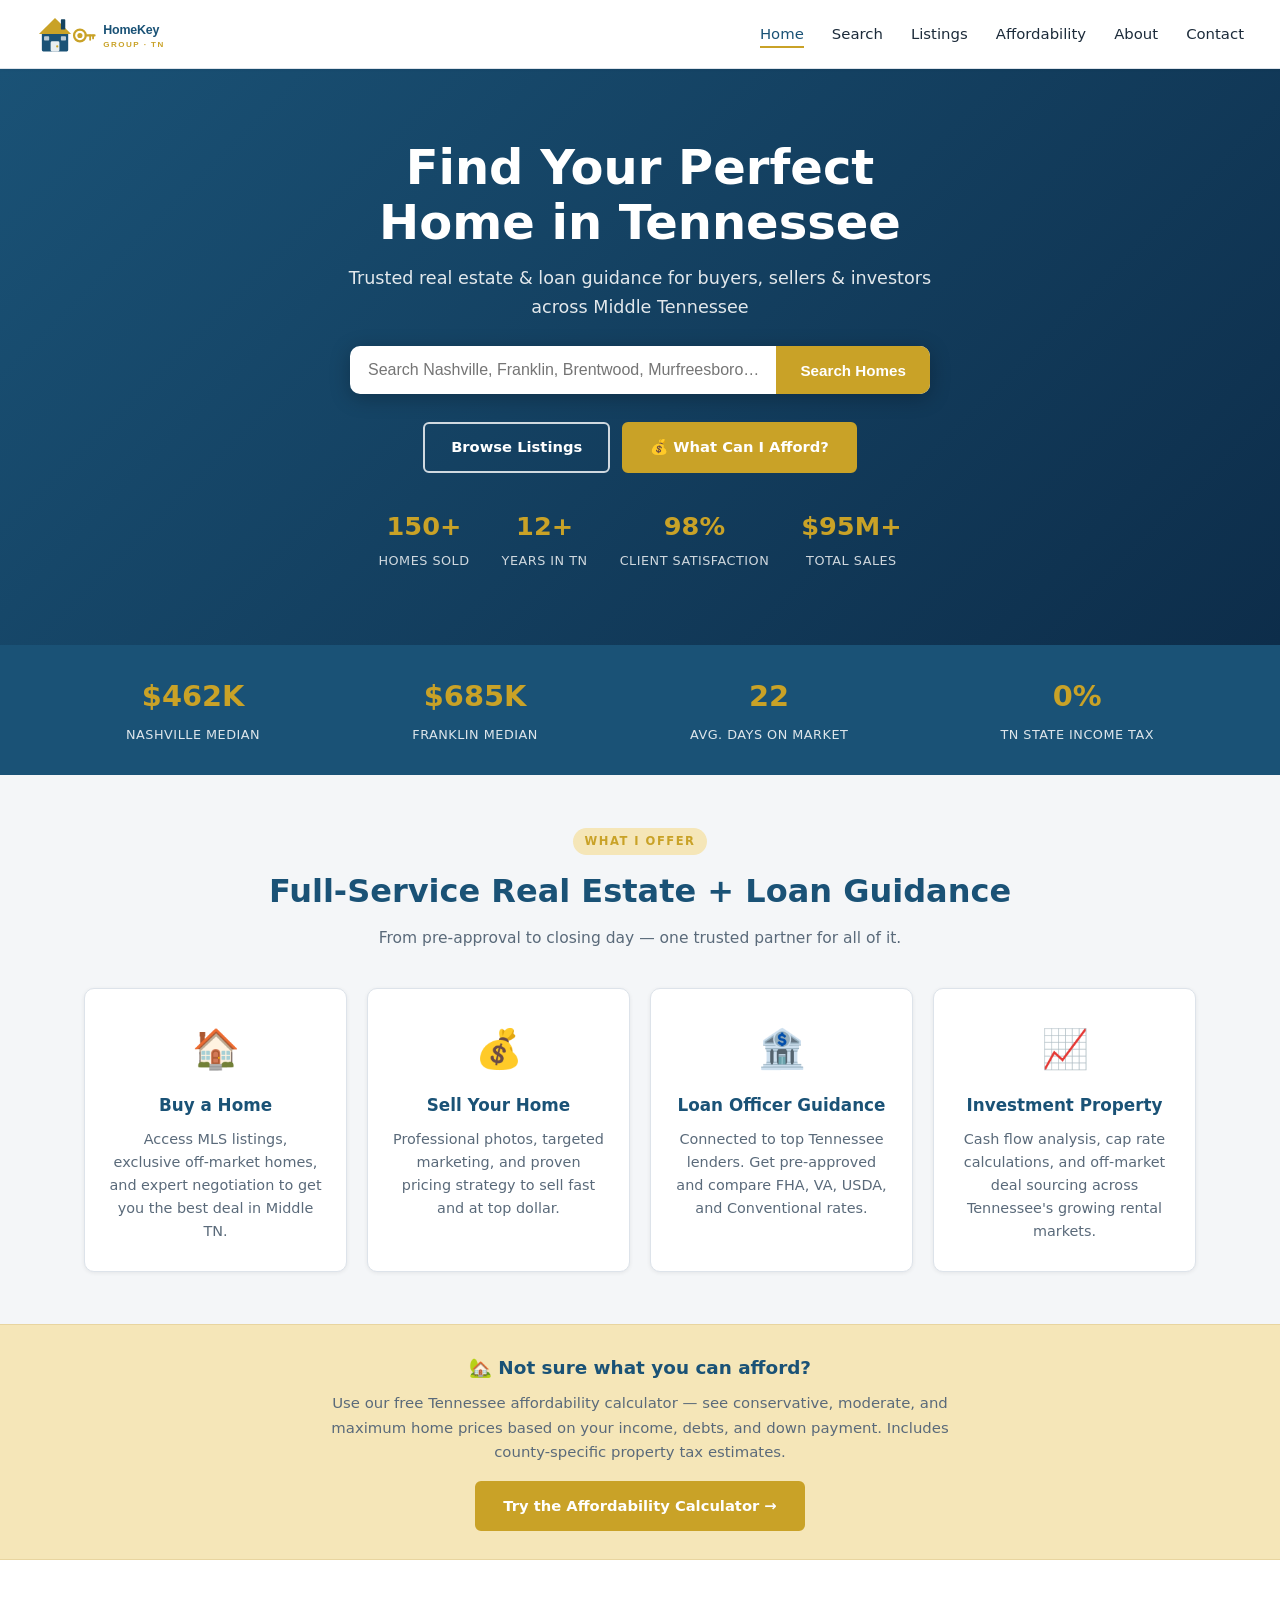
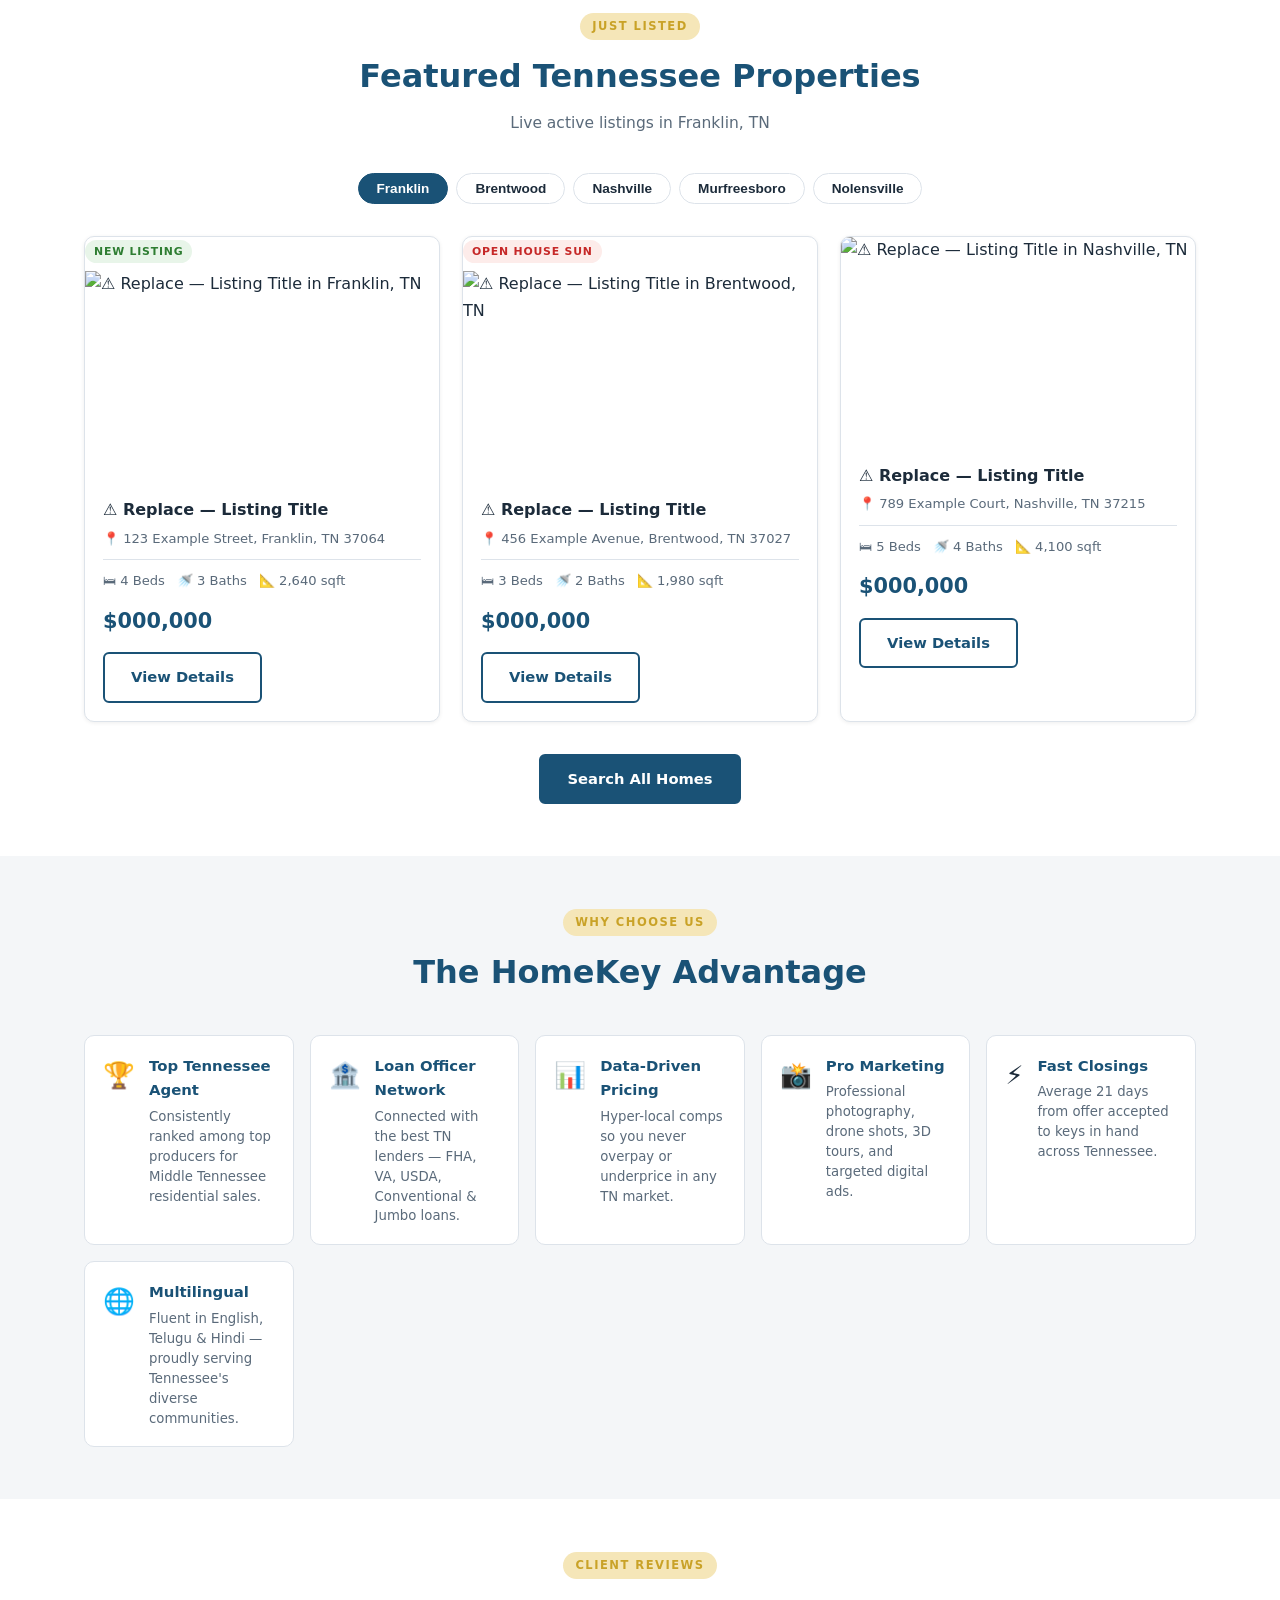
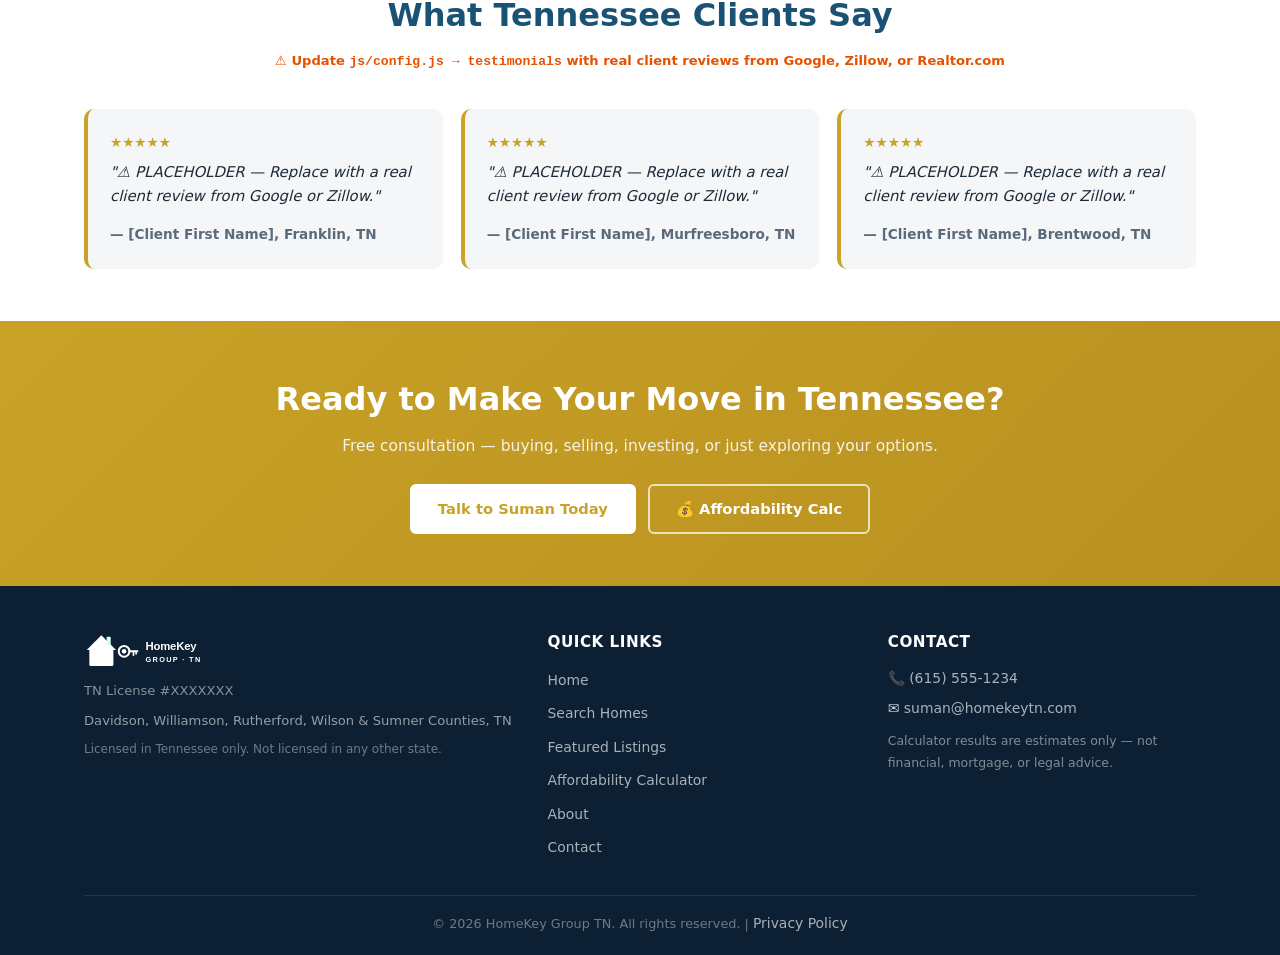
==== commit 46c7d17f: "Add live Zillow listings via RapidAPI — replace all hardcoded properties - js/listings-api.js: fetch" ====
--- a/index.html
+++ b/index.html
@@ -100,19 +100,25 @@
     </div>
   </div>
 
-  <!-- Featured Listings — populated by config.js -->
+  <!-- Featured Listings — live from Zillow via RapidAPI -->
   <section class="featured-listings">
     <div class="container">
       <div class="section-header">
         <div class="label">Just Listed</div>
         <h2>Featured Tennessee Properties</h2>
-        <p>Hand-picked homes available right now in Middle Tennessee</p>
-      </div>
-      <div class="listings-grid" id="cfg-featured-listings">
-        <!-- Rendered by config.js -->
-      </div>
+        <p>Live active listings in <span id="listingsCity">Middle Tennessee</span></p>
+      </div>
+      <!-- City quick-switcher -->
+      <div style="display:flex;gap:8px;flex-wrap:wrap;justify-content:center;margin-bottom:24px" id="cityPills">
+        <button class="city-pill active" data-city="Franklin, TN">Franklin</button>
+        <button class="city-pill" data-city="Brentwood, TN">Brentwood</button>
+        <button class="city-pill" data-city="Nashville, TN">Nashville</button>
+        <button class="city-pill" data-city="Murfreesboro, TN">Murfreesboro</button>
+        <button class="city-pill" data-city="Nolensville, TN">Nolensville</button>
+      </div>
+      <div class="listings-grid" id="cfg-featured-listings"></div>
       <div class="section-cta">
-        <a href="/listings/" class="btn btn-primary">View All Listings</a>
+        <a href="/search/" class="btn btn-primary">Search All Homes</a>
       </div>
     </div>
   </section>
@@ -196,6 +202,26 @@
 </footer>
 
 <script src="js/config.js"></script>
+<script src="js/listings-api.js"></script>
 <script src="js/scripts.js"></script>
+<script>
+  /* City pill switcher + initial load */
+  const _defaultCity = (typeof SITE_CONFIG !== 'undefined' && SITE_CONFIG.defaultSearchCity)
+    ? SITE_CONFIG.defaultSearchCity : 'Franklin, TN';
+
+  function loadCity(city) {
+    document.getElementById('listingsCity').textContent = city;
+    document.querySelectorAll('.city-pill').forEach(p =>
+      p.classList.toggle('active', p.dataset.city === city)
+    );
+    ListingsAPI.loadInto('cfg-featured-listings', city, 3);
+  }
+
+  document.querySelectorAll('.city-pill').forEach(btn => {
+    btn.addEventListener('click', () => loadCity(btn.dataset.city));
+  });
+
+  loadCity(_defaultCity);
+</script>
 </body>
 </html>
--- a/css/styles.css
+++ b/css/styles.css
@@ -232,6 +232,21 @@
 .footer-social a:hover { background: var(--accent); color: var(--white); }
 .footer-bottom { border-top: 1px solid rgba(255,255,255,0.1); padding-top: 16px; text-align: center; font-size: 0.8rem; color: rgba(255,255,255,0.4); }
 
+/* ── City pills (listings section) ── */
+.city-pill {
+  padding: 7px 18px;
+  border: 1px solid var(--border);
+  border-radius: 20px;
+  background: var(--white);
+  font-size: 0.85rem;
+  font-weight: 600;
+  color: var(--text);
+  cursor: pointer;
+  transition: all var(--transition);
+}
+.city-pill:hover { border-color: var(--primary); color: var(--primary); }
+.city-pill.active { background: var(--primary); border-color: var(--primary); color: var(--white); }
+
 /* ── Responsive ── */
 @media (max-width: 860px) {
   .about-grid { grid-template-columns: 1fr; }
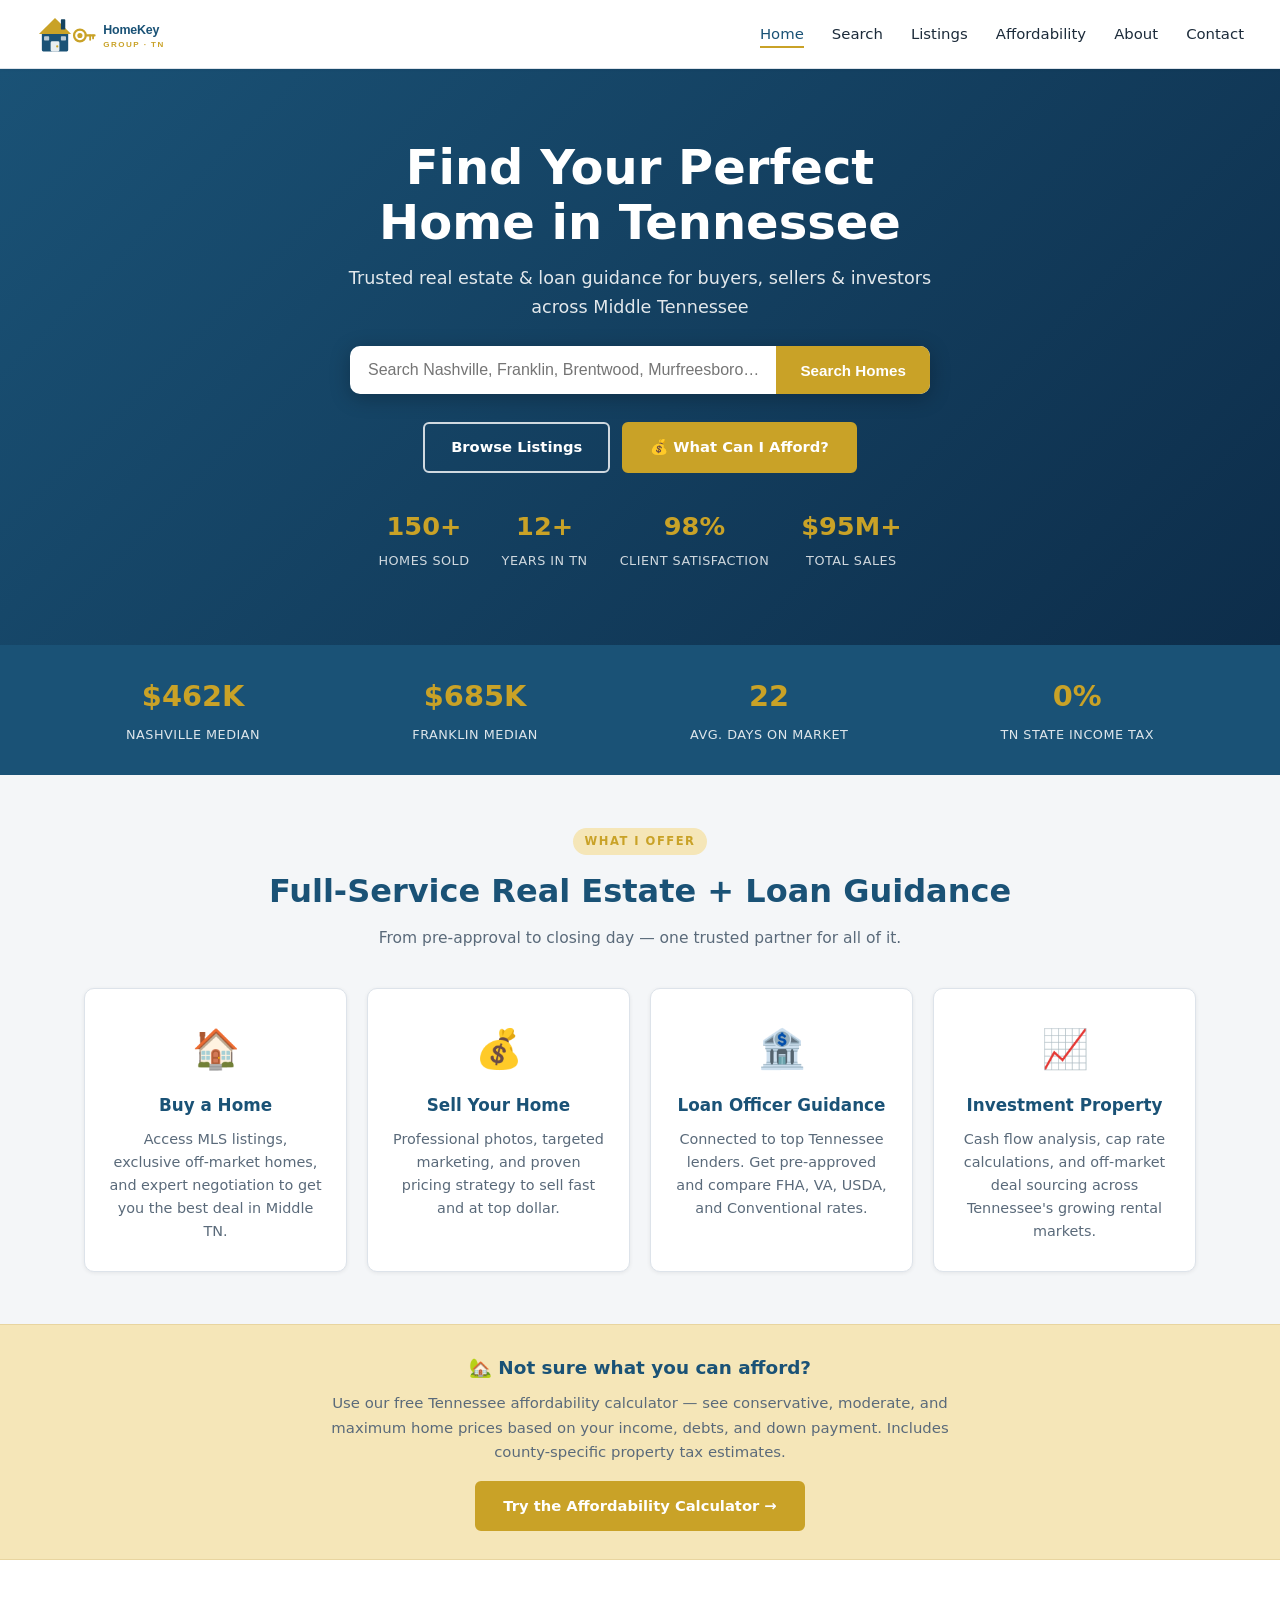
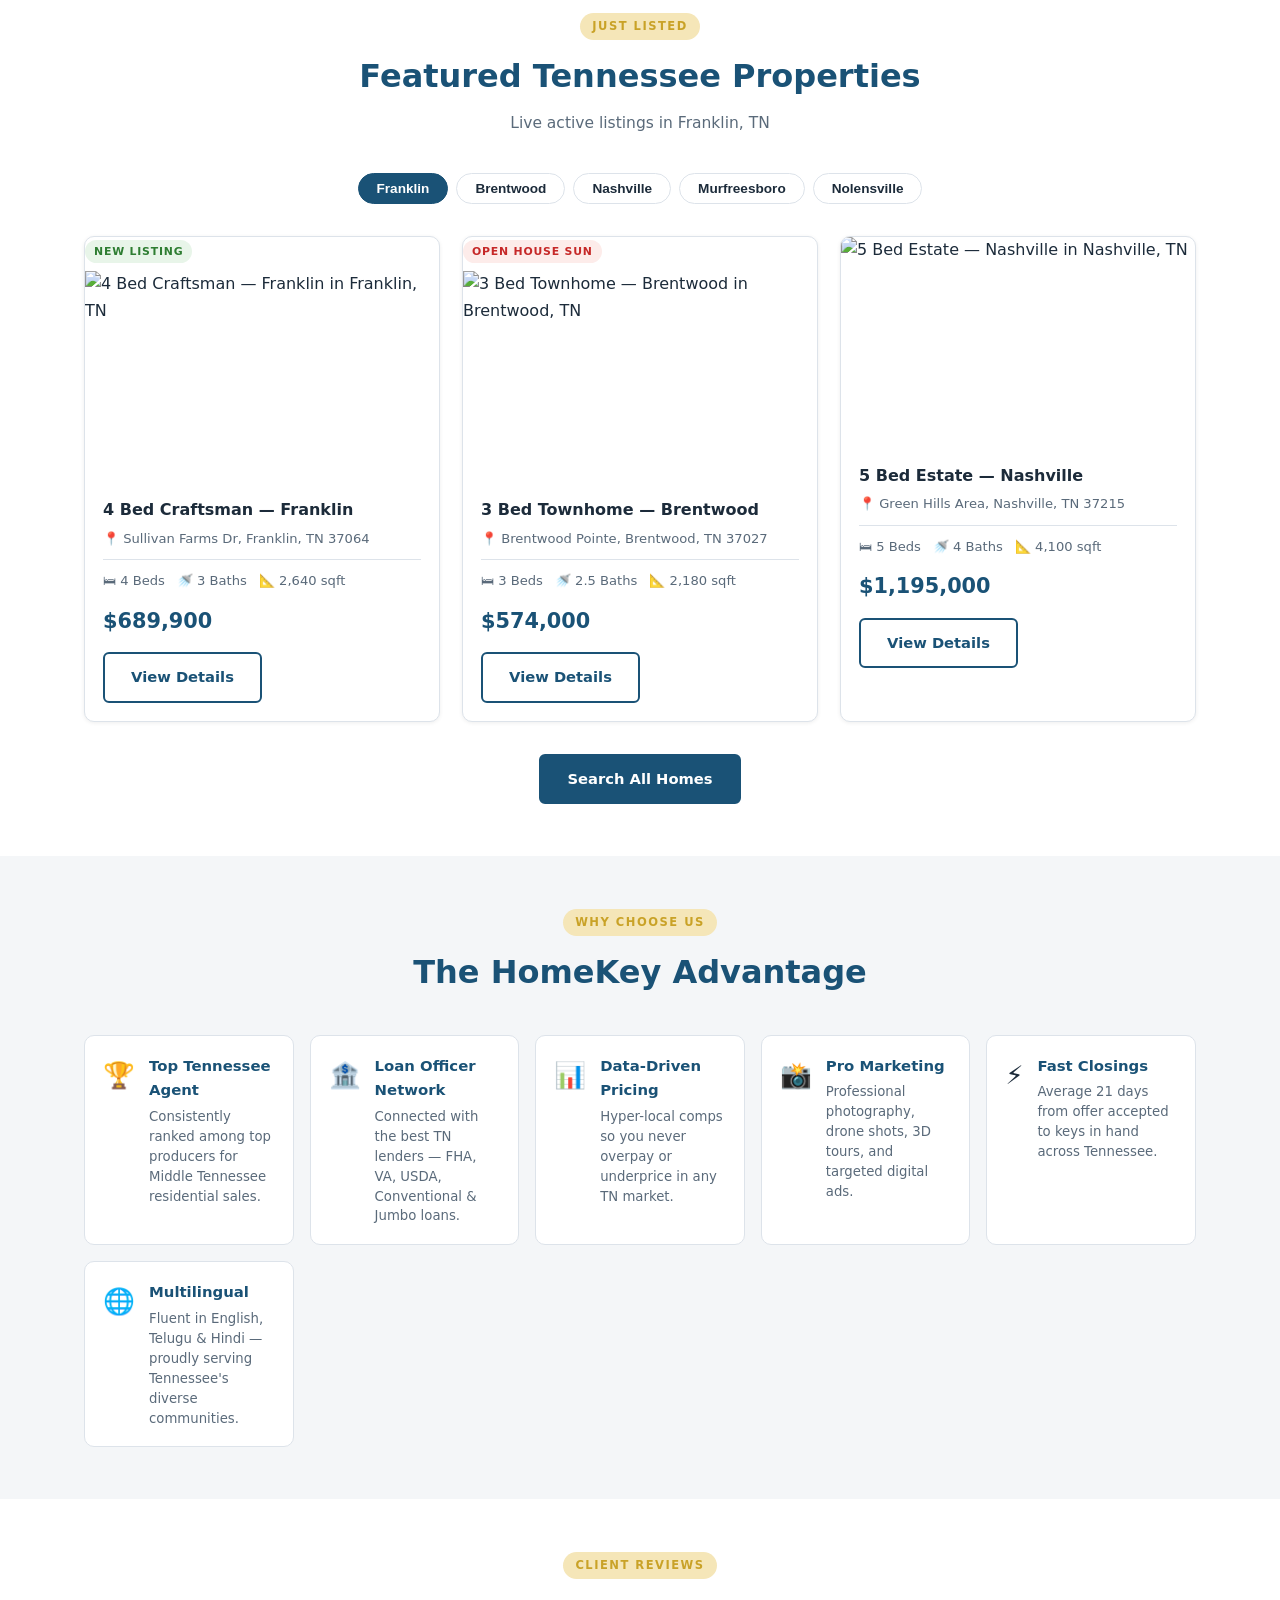
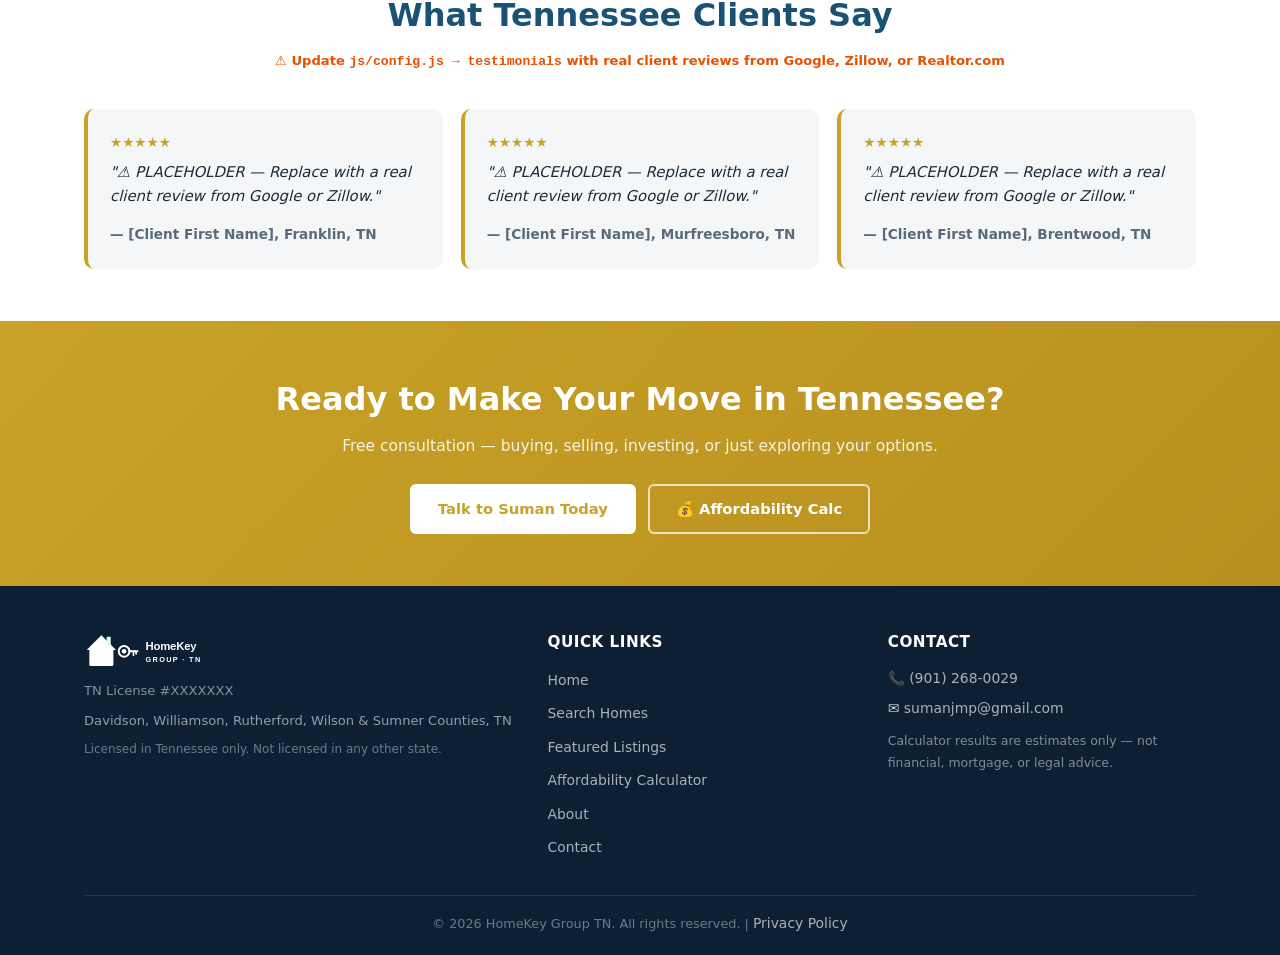
==== commit cbb5951a: "Update contact info, agent photo, and fix placeholder listings - Set real phone (901-268-0029) and e" ====
--- a/index.html
+++ b/index.html
@@ -192,8 +192,8 @@
       </div>
       <div class="footer-col">
         <h4>Contact</h4>
-        <p>📞 <a data-cfg-phone href="#">(615) 555-1234</a></p>
-        <p style="margin-top:6px">✉️ <a data-cfg-email href="#">suman@homekeytn.com</a></p>
+        <p>📞 <a data-cfg-phone href="#">(901) 268-0029</a></p>
+        <p style="margin-top:6px">✉️ <a data-cfg-email href="#">sumanjmp@gmail.com</a></p>
         <p style="margin-top:10px;font-size:0.78rem;opacity:0.6">Calculator results are estimates only — not financial, mortgage, or legal advice.</p>
       </div>
     </div>
